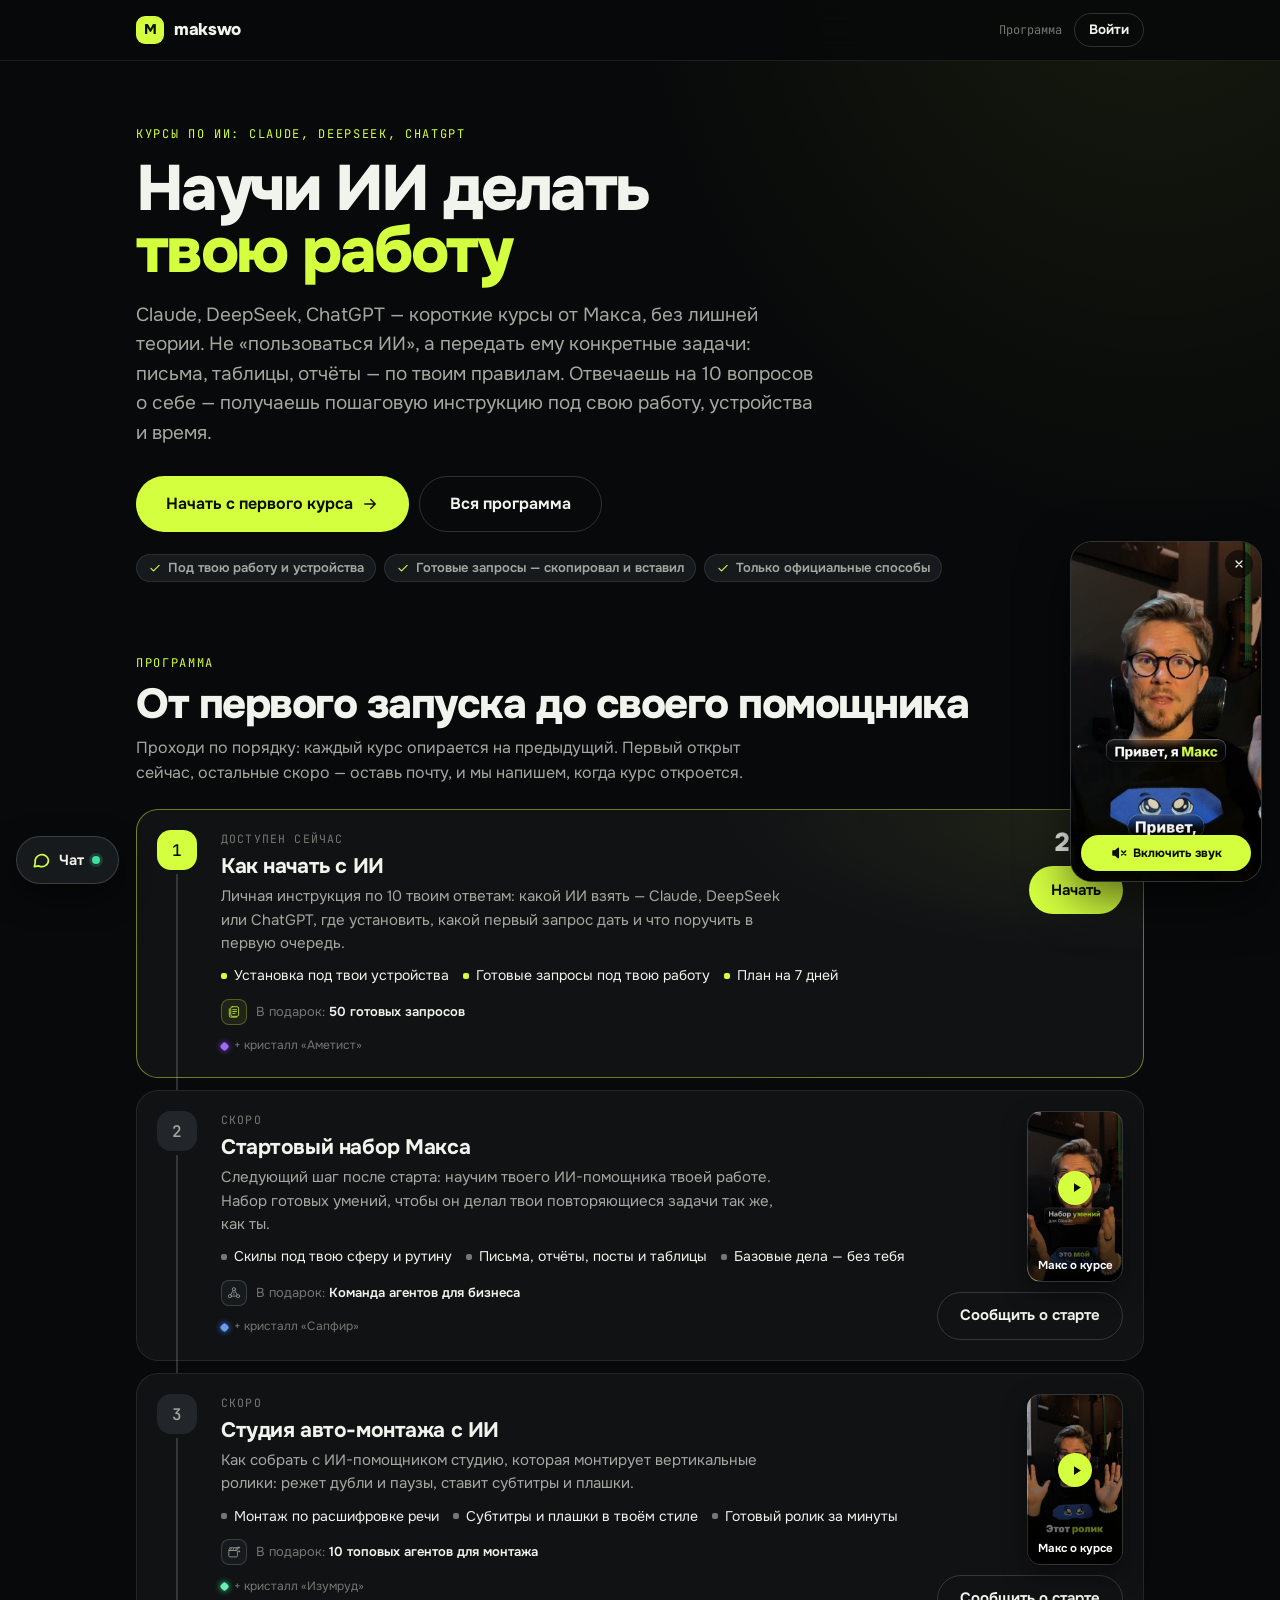
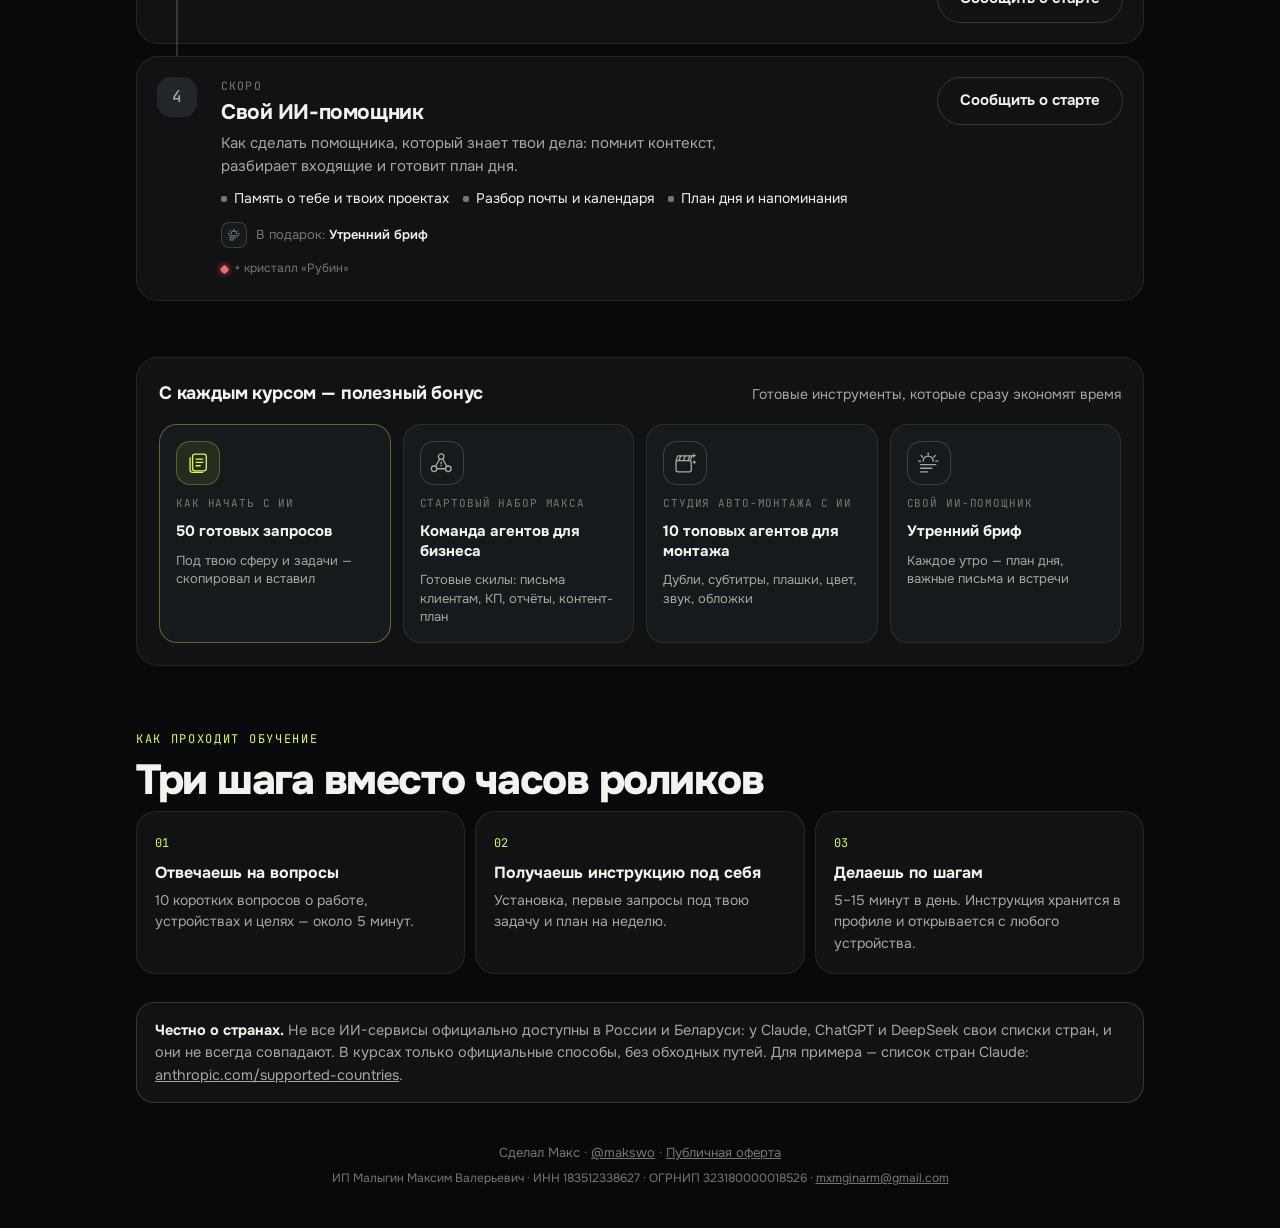
==== index.html @ 1901292a "Главная: новый оффер «Научи ИИ делать твою работу» и блок обучения под бонусами" ====
<!doctype html>
<html lang="ru">
<head>
<meta charset="utf-8">
<link rel="icon" href="/favicon.ico" sizes="any">
<link rel="icon" href="/assets/favicon.svg" type="image/svg+xml">
<link rel="apple-touch-icon" href="/apple-touch-icon.png">
<meta name="viewport" content="width=device-width, initial-scale=1, viewport-fit=cover">
<title>Научи ИИ делать твою работу — курсы по Claude, DeepSeek, ChatGPT</title>
<meta name="description" content="Научи ИИ делать твою работу: короткие курсы по Claude, DeepSeek и ChatGPT с пошаговой инструкцией под твои задачи — от первого запроса до своего помощника.">
<meta property="og:type" content="website">
<meta property="og:site_name" content="tap-page">
<meta property="og:url" content="https://tap-page.ru/">
<meta property="og:title" content="Научи ИИ делать твою работу — курсы от Макса">
<meta property="og:description" content="Не «пользоваться ИИ», а передать ему конкретные задачи: письма, таблицы, отчёты — по твоим правилам. Курсы по Claude, DeepSeek и ChatGPT.">
<meta property="og:image" content="https://tap-page.ru/assets/og-home.png?v=2">
<meta property="og:image:width" content="1200"><meta property="og:image:height" content="630">
<meta property="og:locale" content="ru_RU">
<meta name="twitter:card" content="summary_large_image">
<meta name="theme-color" content="#08090a">
<link rel="preconnect" href="https://fonts.googleapis.com"><link rel="preconnect" href="https://fonts.gstatic.com" crossorigin>
<link href="https://fonts.googleapis.com/css2?family=JetBrains+Mono:wght@400;500&family=Onest:wght@400;500;600;700;800&display=swap" rel="stylesheet">
<link rel="stylesheet" href="/assets/ui.css">
<script>window.va=window.va||function(){(window.vaq=window.vaq||[]).push(arguments)};</script>
<script defer src="/_vercel/insights/script.js"></script>
<style>
.hero{padding-block:64px 8px}
.hero h1{max-width:12em}
.hero .lead{max-width:36em}
.ctas{display:flex;gap:10px;flex-wrap:wrap;margin:4px 0 22px}
.trust{display:flex;gap:8px;flex-wrap:wrap}
.trust .chip svg{width:14px;height:14px;color:var(--acc)}
.what{display:grid;grid-template-columns:repeat(3,1fr);gap:10px}
.what div{background:var(--s1);border:1px solid var(--line);border-radius:20px;padding:18px}
.what .n{font-family:var(--m);font-size:12px;color:var(--acc)}
.what b{display:block;font-size:16px;margin-top:8px}
.what span{display:block;font-size:14px;color:var(--tx2);margin-top:4px}

/* программа: путь из шагов */
.path{list-style:none;margin:0;padding:0;display:grid;gap:12px;counter-reset:p}
.step{position:relative;display:grid;grid-template-columns:48px 1fr auto;gap:16px;align-items:start;padding:20px;border-radius:22px;background:var(--s1);border:1px solid var(--line);counter-increment:p;scroll-margin-top:80px}
.step::before{content:counter(p);width:40px;height:40px;border-radius:14px;display:grid;place-items:center;font:500 16px var(--m);background:var(--s3);color:var(--tx2)}
.step.open{border-color:rgba(212,255,63,.45);background:radial-gradient(70% 90% at 100% 0%,rgba(212,255,63,.09),transparent 60%),var(--s1)}
.step.open::before{background:var(--acc);color:var(--acc-ink)}
.step:not(:last-child)::after{content:"";position:absolute;left:39px;top:64px;bottom:-14px;width:2px;background:var(--line2)}
.step h3{margin:6px 0 6px;font-size:21px;line-height:1.2;letter-spacing:-.02em}
.step p{margin:0 0 10px;color:var(--tx2);font-size:15px;max-width:38em}
.step .items{display:flex;flex-wrap:wrap;gap:6px 14px;font-size:14px;color:var(--tx)}
.step .items span{display:inline-flex;gap:7px;align-items:center}
.step .items span::before{content:"";width:6px;height:6px;border-radius:2px;background:var(--acc)}
.step:not(.open) .items span::before{background:var(--tx3)}
.step .cryl{margin-top:6px}
.step .gift{display:inline-flex;align-items:center;gap:9px;margin-top:12px;font-size:13px;color:var(--tx3)}
.step .act{display:flex;flex-direction:column;align-items:flex-end;gap:10px;min-width:180px}
.step .prc{font-size:26px;font-weight:800;letter-spacing:-.03em;line-height:1}
.cvid{position:relative;width:96px;aspect-ratio:9/16;border-radius:14px;overflow:hidden;background:#0d0f11 center/cover no-repeat;border:1px solid var(--line2);display:flex;flex-direction:column;align-items:center;justify-content:flex-end;gap:6px;padding:8px 6px;color:#fff;font-size:11.5px;font-weight:650;line-height:1.2;text-align:center;box-shadow:0 10px 26px rgba(0,0,0,.4);transition:transform .2s,border-color .2s}
.cvid::before{content:"";position:absolute;inset:0;background:linear-gradient(180deg,transparent 35%,rgba(0,0,0,.8))}
.cvid i,.cvid span{position:relative}.cvid i{position:absolute;top:50%;left:50%;width:34px;height:34px;margin:-26px 0 0 -17px;border-radius:50%;background:var(--acc);display:grid;place-items:center;box-shadow:0 0 0 0 rgba(212,255,63,.45);animation:cvp 2.4s ease-out infinite}
.cvid svg{width:15px;height:15px;fill:var(--acc-ink);margin-left:2px}.cvid:hover{transform:translateY(-2px);border-color:var(--acc)}
@keyframes cvp{0%{box-shadow:0 0 0 0 rgba(212,255,63,.45)}100%{box-shadow:0 0 0 12px rgba(212,255,63,0)}}
.step .tag{font-family:var(--m);font-size:11.5px;letter-spacing:.1em;text-transform:uppercase;color:var(--tx3)}

/* бонусы к курсам */
.bonus{margin-top:56px;padding:22px;border-radius:22px;border:1px solid var(--line);background:var(--s1)}
.bonus .bh{display:flex;align-items:baseline;justify-content:space-between;gap:12px;flex-wrap:wrap;margin-bottom:16px}
.bonus .bh b{font-size:18px;letter-spacing:-.01em}.bonus .bh span{font-size:14px;color:var(--tx2)}
.bonus .bgrid{display:grid;grid-template-columns:repeat(4,1fr);gap:12px}
.bonus .bt{display:flex;flex-direction:column;gap:10px;padding:16px;border-radius:18px;background:var(--s2);border:1px solid var(--line)}
.bonus .bt small{font-family:var(--m);font-size:11px;letter-spacing:.08em;text-transform:uppercase;color:var(--tx3)}
.bonus .bt b{font-size:15px;line-height:1.3}.bonus .bt em{font-style:normal;font-size:13px;color:var(--tx2);line-height:1.4}
.bonus .bt.open{border-color:rgba(212,255,63,.35)}
.step .gift .bico{width:26px;height:26px;border-radius:8px}
.step .gift b{color:var(--tx);font-weight:600}

@media (max-width:760px){
  .hero{padding-top:40px}
  .what{grid-template-columns:1fr}
  .step{grid-template-columns:40px 1fr;padding:16px;gap:12px}
  .step::before{width:34px;height:34px;border-radius:12px;font-size:14px}
  .step:not(:last-child)::after{left:32px;top:54px}
  .step .act{grid-column:2;flex-direction:row;align-items:center;justify-content:space-between;flex-wrap:wrap;gap:10px;min-width:0}
  .cvid{width:68px;border-radius:12px;font-size:0;padding:0}.cvid i{width:28px;height:28px;margin:-14px 0 0 -14px}
  .bonus{padding:18px}
  .bonus .bgrid{grid-template-columns:1fr 1fr;gap:10px}
  .bonus .bt{padding:14px;gap:8px}.bonus .bt em{display:none}
  .ctas .btn{flex:1}
}
</style>
</head>
<body>
<nav class="nav"><div class="wrap wide">
  <a class="logo" href="/"><i>M</i>makswo</a>
  <span class="sp"></span>
  <a class="mono" href="#program" style="text-decoration:none">Программа</a>
  <a class="btn gho sm" id="acct" href="/me">Войти</a>
</div></nav>

<main class="wrap wide">
  <div class="hero">
    <div class="eyebrow">Курсы по ИИ: Claude, DeepSeek, ChatGPT</div>
    <h1>Научи ИИ делать <span class="acc">твою работу</span></h1>
    <p class="lead">Claude, DeepSeek, ChatGPT — короткие курсы от Макса, без лишней теории. Не «пользоваться ИИ», а передать ему конкретные задачи: письма, таблицы, отчёты — по твоим правилам. Отвечаешь на 10 вопросов о себе — получаешь пошаговую инструкцию под свою работу, устройства и время.</p>
    <div class="ctas">
      <a class="btn pri lg" href="/start">Начать с первого курса <svg class="ic" viewBox="0 0 24 24"><path d="M5 12h14M13 6l6 6-6 6"/></svg></a>
      <a class="btn gho lg" href="#program">Вся программа</a>
    </div>
    <div class="trust">
      <span class="chip"><svg class="ic" viewBox="0 0 24 24"><path d="M5 12.5l4.5 4.5L19 7.5"/></svg>Под твою работу и устройства</span>
      <span class="chip"><svg class="ic" viewBox="0 0 24 24"><path d="M5 12.5l4.5 4.5L19 7.5"/></svg>Готовые запросы — скопировал и вставил</span>
      <span class="chip"><svg class="ic" viewBox="0 0 24 24"><path d="M5 12.5l4.5 4.5L19 7.5"/></svg>Только официальные способы</span>
    </div>
  </div>

  <section class="sec" id="program">
    <div class="eyebrow">Программа</div>
    <h2>От первого запуска до своего помощника</h2>
    <p class="sub">Проходи по порядку: каждый курс опирается на предыдущий. Первый открыт сейчас, остальные скоро — оставь почту, и мы напишем, когда курс откроется.</p>
    <ol class="path" id="clist"></ol>
  </section>

  <div class="bonus" id="bonus"></div>

  <section class="sec" id="how">
    <div class="eyebrow">Как проходит обучение</div>
    <h2>Три шага вместо часов роликов</h2>
    <div class="what">
      <div><span class="n">01</span><b>Отвечаешь на вопросы</b><span>10 коротких вопросов о работе, устройствах и целях — около 5 минут.</span></div>
      <div><span class="n">02</span><b>Получаешь инструкцию под себя</b><span>Установка, первые запросы под твою задачу и план на неделю.</span></div>
      <div><span class="n">03</span><b>Делаешь по шагам</b><span>5–15 минут в день. Инструкция хранится в профиле и открывается с любого устройства.</span></div>
    </div>
  </section>

  <div class="note" style="margin-top:28px"><b>Честно о странах.</b> Не все ИИ-сервисы официально доступны в России и Беларуси: у Claude, ChatGPT и DeepSeek свои списки стран, и они не всегда совпадают. В курсах только официальные способы, без обходных путей. Для примера — список стран Claude: <a href="https://www.anthropic.com/supported-countries" target="_blank" rel="noopener">anthropic.com/supported-countries</a>.</div>
</main>

<footer>Сделал Макс · <a href="https://www.instagram.com/makswo/" target="_blank" rel="noopener">@makswo</a> · <a href="/oferta" target="_blank" rel="noopener">Публичная оферта</a><br><span class="freq">ИП Малыгин Максим Валерьевич · ИНН 183512338627 · ОГРНИП 323180000018526 · <a href="mailto:mxmginarm@gmail.com">mxmginarm@gmail.com</a></span></footer>
<div class="toast" id="toast"></div>

<script src="/assets/bonus.js?v=2"></script>
<script src="/assets/account.js"></script>
<script src="/assets/catalog.js?v=8"></script>
<script src="/assets/video.js?v=5"></script>
<script src="/assets/chat.js?v=4" defer></script>
<script>
(function(){
'use strict';
function $(id){return document.getElementById(id)}
function track(n,p){try{window.va&&window.va('event',Object.assign({name:n},p||{}))}catch(e){}}
window.track=track;
var esc=TP.esc, OWNED={}, WAIT={};

function toast(t){var el=$('toast');el.textContent=t;el.classList.add('on');setTimeout(function(){el.classList.remove('on')},1800)}

function renderCourses(){
  $('clist').innerHTML=COURSES.map(function(c){
    var bn=BONUS[c.id], open=c.status==='open', w=WAIT[c.id], have=OWNED[c.id];
    var cta=open?'<a class="btn pri" href="'+c.href+'">'+(have?'Открыть':'Начать')+'</a>':
      (w?'<button class="btn done" type="button" disabled>✓ Сообщим на почту</button>':'<button class="btn gho" type="button" data-wait="'+c.id+'">Сообщить о старте</button>');
    return '<li class="step '+(open?'open':'soon')+'" id="c-'+c.id+'"><div>'+
      '<div class="tag">'+(open?'Доступен сейчас':'Скоро')+'</div><h3>'+esc(c.title)+'</h3><p>'+esc(c.desc)+'</p>'+
      '<div class="items">'+c.items.map(function(x){return '<span>'+esc(x)+'</span>'}).join('')+'</div>'+
      '<div class="gift">'+bonusIcon(c.id,open?'sm':'sm mute')+'<span>В подарок: <b>'+esc(bn.title)+'</b>'+(have?' · у тебя в профиле':'')+'</span></div>'+
      '<div class="cryl">'+crystalTag(c.id)+'</div></div>'+
      '<div class="act">'+(c.price?'<div class="prc">'+esc(c.price)+'</div>':'')+
      (c.video?'<button class="cvid" type="button" data-vid="'+c.id+'" style="background-image:url('+c.video.poster+')"><i><svg viewBox="0 0 24 24"><path d="M8 5v14l11-7z"/></svg></i><span>Макс о курсе</span></button>':'')+cta+'</div></li>';
  }).join('');
  [].forEach.call($('clist').querySelectorAll('[data-wait]'),function(b){b.onclick=function(){wait(b.getAttribute('data-wait'))}});
  [].forEach.call($('clist').querySelectorAll('[data-vid]'),function(b){b.onclick=function(){
    var c=courseById(b.getAttribute('data-vid'));
    TPVideoPlay({key:'home',src:c.video.src,mini:c.video.mini,poster:c.video.poster,title:'Макс о курсе «'+c.title+'»'});
    track('video_course',{course:c.id});
  }});
}
function renderBonus(){
  $('bonus').innerHTML='<div class="bh"><b>С каждым курсом — полезный бонус</b><span>Готовые инструменты, которые сразу экономят время</span></div><div class="bgrid">'+
    COURSES.map(function(c){var bn=BONUS[c.id];return '<div class="bt'+(c.status==='open'?' open':'')+'">'+bonusIcon(c.id,c.status==='open'?'':'mute')+'<small>'+esc(c.title)+'</small><b>'+esc(bn.title)+'</b><em>'+esc(bn.sub)+'</em></div>'}).join('')+'</div>';
}
function render(){ renderCourses(); renderBonus(); $('acct').textContent=TP.user()?'Профиль':'Войти' }

function wait(id){
  var c=courseById(id);
  if(!TP.user()) return login('Сообщим о старте курса','Войди по почте — напишем, как только «'+c.title+'» откроется.',function(){wait(id)});
  TP.call('POST','/api/account',{action:'waitlist',course:id}).then(function(d){
    if(d.ok){WAIT[id]=true;renderCourses();toast('Готово, сообщим на почту');track('waitlist',{course:id})}
    else if(d._status===401){TP.logout();wait(id)}
    else toast('Не получилось, попробуй ещё раз');
  });
}
function login(title,text,done){
  var m=document.createElement('div'); m.className='modal';
  m.innerHTML='<div class="box" role="dialog" aria-modal="true"><button class="x" type="button" aria-label="Закрыть"><svg class="ic" viewBox="0 0 24 24"><path d="M6 6l12 12M18 6L6 18"/></svg></button><div class="eyebrow">Профиль</div><h3>'+esc(title)+'</h3><p>'+esc(text)+'</p><div id="lf"></div></div>';
  document.body.appendChild(m);
  function close(){m.remove()}
  m.querySelector('.x').onclick=close; m.onclick=function(e){if(e.target===m)close()};
  TP.loginForm(m.querySelector('#lf'),{onDone:function(){close();load().then(done)}});
  var i=m.querySelector('input'); if(i) i.focus();
}
function load(){
  if(!TP.user()){render();return Promise.resolve()}
  return TP.call('GET','/api/account').then(function(d){
    if(d._status===401){TP.logout();render();return}
    OWNED={}; WAIT={};
    (d.certificates||[]).forEach(function(c){OWNED[c.course]=true});
    (d.waitlist||[]).forEach(function(c){WAIT[c]=true});
    render();
  },render);
}
render(); load();

// Видео от Макса о курсах; кнопки «Макс о курсе» в карточках переключают это окно на ролик курса.
TPVideo({key:'home',src:'/assets/video/home.mp4?v=4',mini:'/assets/video/home-mini.mp4?v=4',poster:'/assets/video/home-poster.jpg',title:'Макс о курсах',label:'Привет от Макса',
  soonTitle:'Макс расскажет о курсах',soonText:'Видео скоро появится здесь: кто я, чему научат курсы и с чего начать.'});
})();
</script>
</body>
</html>
---- assets/ui.css ----
/* Общие стили tap-page (каталог и профиль). Палитра и компоненты как на /start. */

:root{
  color-scheme:dark;
  --bg:#08090a;--s1:#101214;--s2:#171a1d;--s3:#22262a;
  --line:rgba(236,240,228,.09);--line2:rgba(236,240,228,.17);
  --tx:#f1f4ec;--tx2:#a3a9a0;--tx3:#727972;
  --acc:#d4ff3f;--acc-ink:#0b0e00;--acc-dim:rgba(212,255,63,.12);
  --ok:#3ee0a0;--warn:#ffb54a;--bad:#ff6b6b;--info:#7aa8ff;
  --f:'Onest',system-ui,-apple-system,'Segoe UI',sans-serif;
  --m:'JetBrains Mono',ui-monospace,Menlo,monospace;
}
*{box-sizing:border-box}
[hidden]{display:none!important}
html,body{margin:0;padding:0}
html{background:var(--bg)}
/* свечение кристалла не должно растягивать страницу вбок */
html{overflow-x:hidden}
body{overflow-x:clip}
body{background:radial-gradient(70% 40% at 90% -5%,rgba(212,255,63,.08),transparent 60%),var(--bg);color:var(--tx);font:16px/1.55 var(--f);-webkit-font-smoothing:antialiased;min-height:100vh;min-height:100dvh}
button{font:inherit;color:inherit;cursor:pointer;border:0;background:none;padding:0}
input{font:inherit;color:inherit}
a{color:inherit}
:focus-visible{outline:2px solid var(--acc);outline-offset:2px}
.wrap{max-width:760px;margin-inline:auto;padding-inline:max(16px,env(safe-area-inset-left))}
svg.ic{width:18px;height:18px;fill:none;stroke:currentColor;stroke-width:1.8;stroke-linecap:round;stroke-linejoin:round;flex:none}

/* nav */
.nav{position:sticky;top:0;z-index:20;background:rgba(8,9,10,.86);backdrop-filter:blur(14px);-webkit-backdrop-filter:blur(14px);border-bottom:1px solid var(--line)}
.nav .wrap{display:flex;align-items:center;gap:12px;height:60px}
.logo{display:flex;align-items:center;gap:10px;font-weight:800;font-size:17px;letter-spacing:-.02em;text-decoration:none}
.logo i{width:28px;height:28px;border-radius:9px;background:var(--acc);display:grid;place-items:center;color:var(--acc-ink);font-style:normal;font-size:14px}
.sp{flex:1}
.nav .mono{font-family:var(--m);font-size:12px;color:var(--tx3)}

/* buttons */
.btn{display:inline-flex;align-items:center;justify-content:center;gap:8px;height:48px;padding:0 22px;border-radius:999px;font-weight:650;font-size:15px;white-space:nowrap;text-decoration:none;transition:transform .15s,background .15s,border-color .15s}
.btn.pri{background:var(--acc);color:var(--acc-ink)}
.btn.pri:hover{background:#e2ff72;transform:translateY(-1px)}
.btn.gho{border:1px solid var(--line2)}
.btn.gho:hover{background:var(--s2)}
.btn.sm{height:36px;padding:0 14px;font-size:13.5px}
.btn.lg{height:56px;padding:0 30px;font-size:16px}
.btn[disabled]{opacity:.35;cursor:not-allowed;transform:none}
.eyebrow{font-family:var(--m);font-size:12px;letter-spacing:.14em;text-transform:uppercase;color:var(--acc)}
.chip{display:inline-flex;align-items:center;gap:6px;min-height:28px;padding:3px 11px;border-radius:999px;background:var(--s2);border:1px solid var(--line);font-size:13px;font-weight:600;color:var(--tx2)}

h1{font-size:clamp(38px,8vw,64px);line-height:.98;letter-spacing:-.04em;font-weight:800;margin:14px 0 18px;text-wrap:balance}
h1 .acc{color:var(--acc)}
.lead{font-size:clamp(16px,2.4vw,19px);color:var(--tx2);margin:0 0 28px;max-width:34em}
.meta{display:flex;flex-wrap:wrap;gap:8px;margin-bottom:28px}
.note{margin-top:28px;border:1px solid var(--line2);border-radius:18px;padding:16px 18px;background:var(--s1);font-size:14.5px;color:var(--tx2)}
.note b{color:var(--tx)}
.card{background:var(--s1);border:1px solid var(--line);border-radius:22px;padding:20px;margin-top:12px}
.card h3{margin:0 0 6px;font-size:18px;letter-spacing:-.01em;line-height:1.25}
.card p{margin:6px 0 0;color:var(--tx2)}
.word{font-family:var(--m);background:var(--acc);color:var(--acc-ink);border-radius:8px;padding:2px 8px;font-weight:500}
.freq{display:inline-block;margin-top:6px;font-size:12px;color:var(--tx3)}
footer{padding:40px 0 calc(40px + env(safe-area-inset-bottom));color:var(--tx3);font-size:13px;text-align:center}
.toast{position:fixed;left:50%;bottom:calc(24px + env(safe-area-inset-bottom));transform:translate(-50%,20px);opacity:0;background:var(--s3);border:1px solid var(--line2);padding:10px 16px;border-radius:999px;font-size:14px;font-weight:600;transition:.25s;pointer-events:none;z-index:50}
.toast.on{opacity:1;transform:translate(-50%,0)}
.mono{font-family:var(--m);color:var(--tx2)}
.linkbtn{color:var(--tx2);text-decoration:underline;text-underline-offset:3px;font-size:14.5px;padding:6px 0}
.linkbtn:hover{color:var(--tx)}

/* crystal */
.gem{--gc:hsl(calc(272deg + var(--gh,0deg)) 100% 66%);--ga:hsl(calc(170deg + var(--gh,0deg)) 100% 62%);position:relative;width:74px;height:96px;margin:0 auto;isolation:isolate;cursor:pointer;-webkit-tap-highlight-color:transparent;touch-action:manipulation}
.gem:focus-visible{outline:none}
.gem:focus-visible .gfloat{filter:drop-shadow(0 0 0 #d4ff3f) drop-shadow(0 0 10px var(--gc))}
.gem-sm{width:50px;height:65px}
.gem-md{width:70px;height:91px}
.gglow{position:absolute;inset:-34%;z-index:-2;border-radius:50%;
  background:radial-gradient(40% 46% at 50% 50%,color-mix(in srgb,var(--gc) 55%,transparent),transparent 70%),
             radial-gradient(30% 34% at 38% 62%,color-mix(in srgb,var(--ga) 22%,transparent),transparent 72%);
  filter:blur(18px);animation:gbreath 7s ease-in-out infinite}
.gfx{position:absolute;left:-90%;top:-80%;width:280%;height:260%;z-index:-1;pointer-events:none}
.gfloat{position:absolute;inset:0;animation:gfloat 6s ease-in-out infinite;filter:drop-shadow(0 0 10px color-mix(in srgb,var(--gc) 75%,transparent)) drop-shadow(0 0 26px color-mix(in srgb,var(--gc) 35%,transparent));transition:transform .15s}
.gem:active .gfloat{transform:scale(.94)}
.gem.gzap .gfloat{animation:gzap .7s cubic-bezier(.2,.8,.2,1),gfloat 6s ease-in-out infinite}
.gemsvg{display:block;width:100%;height:100%;overflow:visible}
.gshadow{position:absolute;left:24%;right:24%;bottom:-8%;height:12px;border-radius:50%;background:radial-gradient(closest-side,color-mix(in srgb,var(--gc) 55%,transparent),transparent);filter:blur(5px);animation:gshadow 6s ease-in-out infinite}
.gshine{animation:gshine 6s ease-in-out infinite}
.gcore{transform-box:fill-box;transform-origin:center;animation:gcore 4.5s ease-in-out infinite}
@keyframes gbreath{0%,100%{opacity:.7;transform:scale(.94) rotate(0deg)}50%{opacity:1;transform:scale(1.06) rotate(8deg)}}
@keyframes gfloat{0%,100%{transform:translateY(0) rotate(-1.2deg)}50%{transform:translateY(-7px) rotate(1.2deg)}}
@keyframes gzap{0%{filter:brightness(1.6) drop-shadow(0 0 16px var(--gc))}100%{filter:brightness(1) drop-shadow(0 0 10px color-mix(in srgb,var(--gc) 75%,transparent))}}
@keyframes gshadow{0%,100%{transform:scaleX(1);opacity:.9}50%{transform:scaleX(.82);opacity:.55}}
@keyframes gshine{0%,35%{transform:translateX(0) skewX(-18deg)}75%,100%{transform:translateX(460px) skewX(-18deg)}}
.gstar{transform-box:fill-box;transform-origin:center;animation:gstar 3.4s ease-in-out infinite}@keyframes gstar{0%,55%,100%{opacity:0;transform:scale(.3) rotate(0)}72%{opacity:1;transform:scale(1) rotate(45deg)}}
@keyframes gcore{0%,100%{opacity:.55;transform:scale(.9)}50%{opacity:1;transform:scale(1.08)}}
@keyframes gpop{0%{transform:scale(.4);opacity:0;filter:brightness(3)}60%{transform:scale(1.08);opacity:1;filter:brightness(1.6)}100%{transform:none;filter:none}}
.cert{position:relative;display:grid;grid-template-columns:130px 1fr;gap:18px;align-items:center;margin:4px 0 14px;padding:20px;border-radius:24px;overflow:hidden;
  background:radial-gradient(80% 120% at 0% 50%,hsl(calc(272deg + var(--ch,0deg)) 90% 60% / .24),transparent 60%),linear-gradient(180deg,#140d1f,#0e0b14);border:1px solid hsl(calc(268deg + var(--ch,0deg)) 100% 79% / .45);box-shadow:inset 0 0 0 4px rgba(10,6,16,.9),inset 0 0 0 5px hsl(calc(268deg + var(--ch,0deg)) 100% 79% / .18)}
.cert .gem{animation:gpop 1.1s cubic-bezier(.2,.8,.2,1) both}
.cert .eyebrow{color:hsl(calc(270deg + var(--ch,0deg)) 95% 85%)}
.cert h3{margin:6px 0 10px;font-size:24px;letter-spacing:-.02em}
.cert dl{display:grid;grid-template-columns:auto 1fr;gap:4px 14px;margin:0;font-size:14px}
.cert dt{color:var(--tx3);font-family:var(--m);font-size:12px;letter-spacing:.06em;text-transform:uppercase;padding-top:2px}
.cert dd{margin:0;color:var(--tx)}
.cert .cno{font-family:var(--m);letter-spacing:.08em;color:hsl(calc(270deg + var(--ch,0deg)) 100% 92%)}
.cert p{margin:12px 0 0;font-size:13.5px;color:var(--tx2)}

.gem.locked{cursor:default}
.gem.locked .gglow,.gem.locked .gfx,.gem.locked .gshadow,.gem.locked .gshine,.gem.locked .gstar,.gem.locked .gcore{display:none}
.gem.locked .gfloat{animation:none;filter:saturate(.45) brightness(.42)}
.gem.secret.locked .gfloat{filter:grayscale(1) brightness(.28) contrast(1.2)}
@media (prefers-reduced-motion:reduce){.gem *,.gem{animation:none!important}}

/* layout */
.wrap.wide{max-width:1040px}
.nav .btn.sm{height:34px}
section.sec{padding-top:64px;scroll-margin-top:72px}
section.sec>h2{font-size:clamp(28px,5vw,42px);line-height:1.02;letter-spacing:-.035em;font-weight:800;margin:10px 0 10px;text-wrap:balance}
section.sec>.sub{color:var(--tx2);margin:0 0 24px;max-width:40em}

/* collection */
.coll{display:grid;grid-template-columns:repeat(7,1fr);gap:10px}
.slot{display:flex;flex-direction:column;align-items:center;text-align:center;gap:4px;padding:22px 8px 14px;border-radius:20px;background:var(--s1);border:1px solid var(--line);min-width:0}
.slot .gem{margin-bottom:12px}
.slot b{font-size:14.5px;color:var(--tx2)}
.slot span{font-size:12px;color:var(--tx3);line-height:1.3}
.slot.have{border-color:hsl(calc(268deg + var(--ch,0deg)) 100% 79% / .45);background:radial-gradient(90% 70% at 50% 30%,hsl(calc(272deg + var(--ch,0deg)) 90% 60% / .16),transparent 70%),var(--s1)}
.slot.have b{color:var(--tx)}
.slot.have span{color:hsl(calc(270deg + var(--ch,0deg)) 95% 82%)}
.cprog{display:flex;align-items:center;gap:14px;margin-top:14px}
.cprog .bar{flex:1;height:6px;border-radius:3px;background:var(--s3);overflow:hidden}
.cprog .bar i{display:block;height:100%;background:linear-gradient(90deg,#a855f7,#60a5fa,#34d399,#f87171,#fbbf24);border-radius:3px}
.cprog span{font-family:var(--m);font-size:13px;color:var(--tx2)}

/* courses */
.courses{display:grid;grid-template-columns:1fr 1fr;gap:14px}
.course{position:relative;display:flex;flex-direction:column;border-radius:24px;padding:22px;background:var(--s1);border:1px solid var(--line);scroll-margin-top:80px}
.course.open{border-color:rgba(212,255,63,.4);background:radial-gradient(90% 70% at 100% 0%,rgba(212,255,63,.1),transparent 60%),var(--s1)}
.course .top{display:flex;align-items:flex-start;justify-content:space-between;gap:12px}
.course .gem{margin:4px 6px 0 0}
.course h3{font-size:22px;line-height:1.15;letter-spacing:-.02em;margin:16px 0 8px}
.course p{color:var(--tx2);margin:0 0 12px;font-size:15px}
.course ul{list-style:none;margin:0 0 18px;padding:0;display:grid;gap:6px;font-size:14.5px}
.course li{display:flex;gap:8px}
.course li::before{content:"";width:6px;height:6px;border-radius:2px;background:var(--acc);margin-top:9px;flex:none}
.course.soon li::before{background:var(--tx3)}
.course .foot{margin-top:auto;display:flex;align-items:center;justify-content:space-between;gap:12px;flex-wrap:wrap}
.course .prc{font-size:26px;font-weight:800;letter-spacing:-.03em}
.course .gift{font-size:13px;color:hsl(calc(270deg + var(--ch,0deg)) 95% 82%)}
.chip.ok{color:var(--acc);border-color:rgba(212,255,63,.4)}
.btn.done{background:var(--s2);color:var(--ok);border:1px solid rgba(62,224,160,.35)}

/* modal */
.modal{position:fixed;inset:0;z-index:50;display:grid;place-items:center;padding:16px;background:rgba(4,5,6,.72);backdrop-filter:blur(6px);-webkit-backdrop-filter:blur(6px)}
.modal .box{width:100%;max-width:480px;border-radius:24px;padding:24px;background:var(--s1);border:1px solid var(--line2);position:relative}
.modal h3{margin:6px 0 6px;font-size:22px;letter-spacing:-.02em}
.modal p{color:var(--tx2);margin:0 0 18px;font-size:15px}
.modal .x{position:absolute;right:12px;top:12px;width:36px;height:36px;border-radius:50%;display:grid;place-items:center;color:var(--tx2)}
.modal .x:hover{background:var(--s2);color:var(--tx)}

@media (max-width:900px){.coll{grid-template-columns:repeat(4,1fr)}}
@media (max-width:640px){
  .courses{grid-template-columns:1fr}
  .coll{grid-template-columns:repeat(4,1fr);gap:6px}
  .slot{padding:16px 4px 10px;border-radius:16px}
  .slot .gem{width:46px;height:60px;margin-bottom:8px}
  .slot b{font-size:12.5px}
  .slot span{display:none}
  .cert{grid-template-columns:1fr;text-align:center}.cert dl{text-align:left;max-width:300px;margin:0 auto}
  .nav .mono{display:none}
}
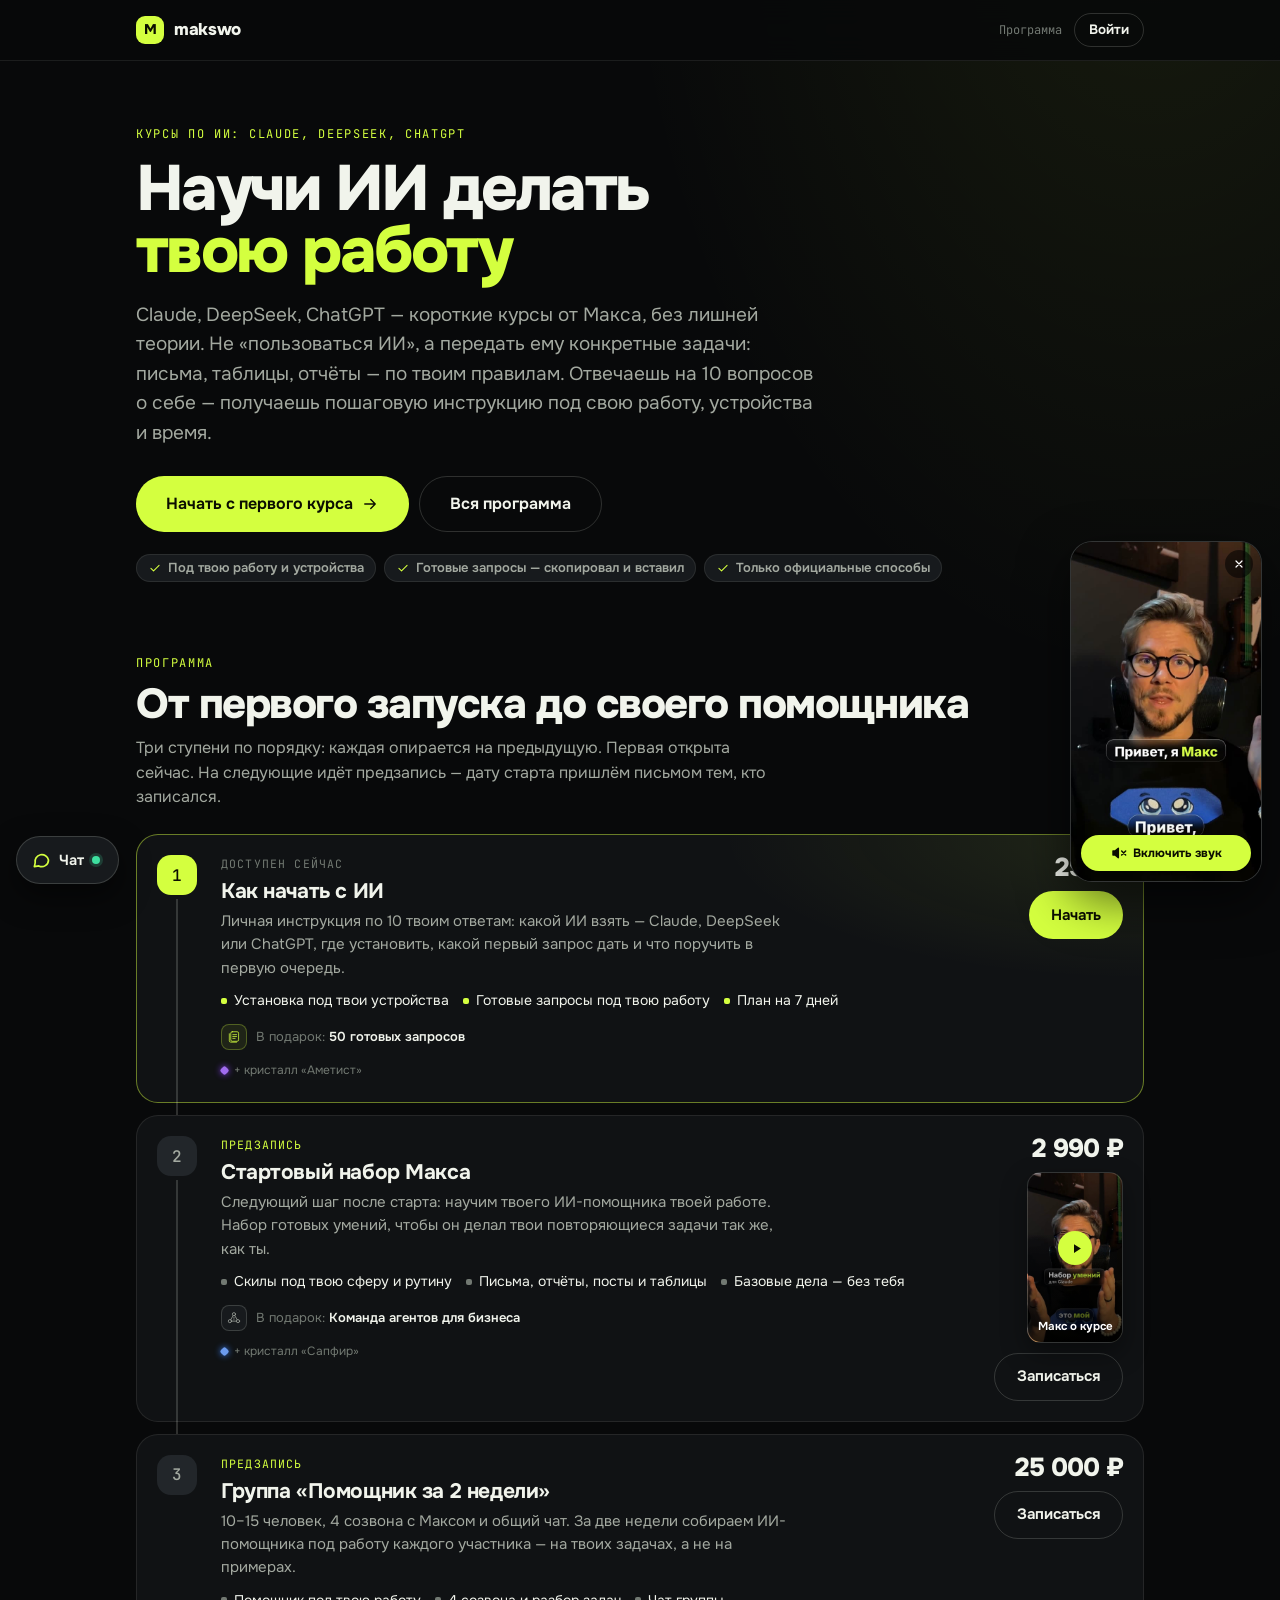
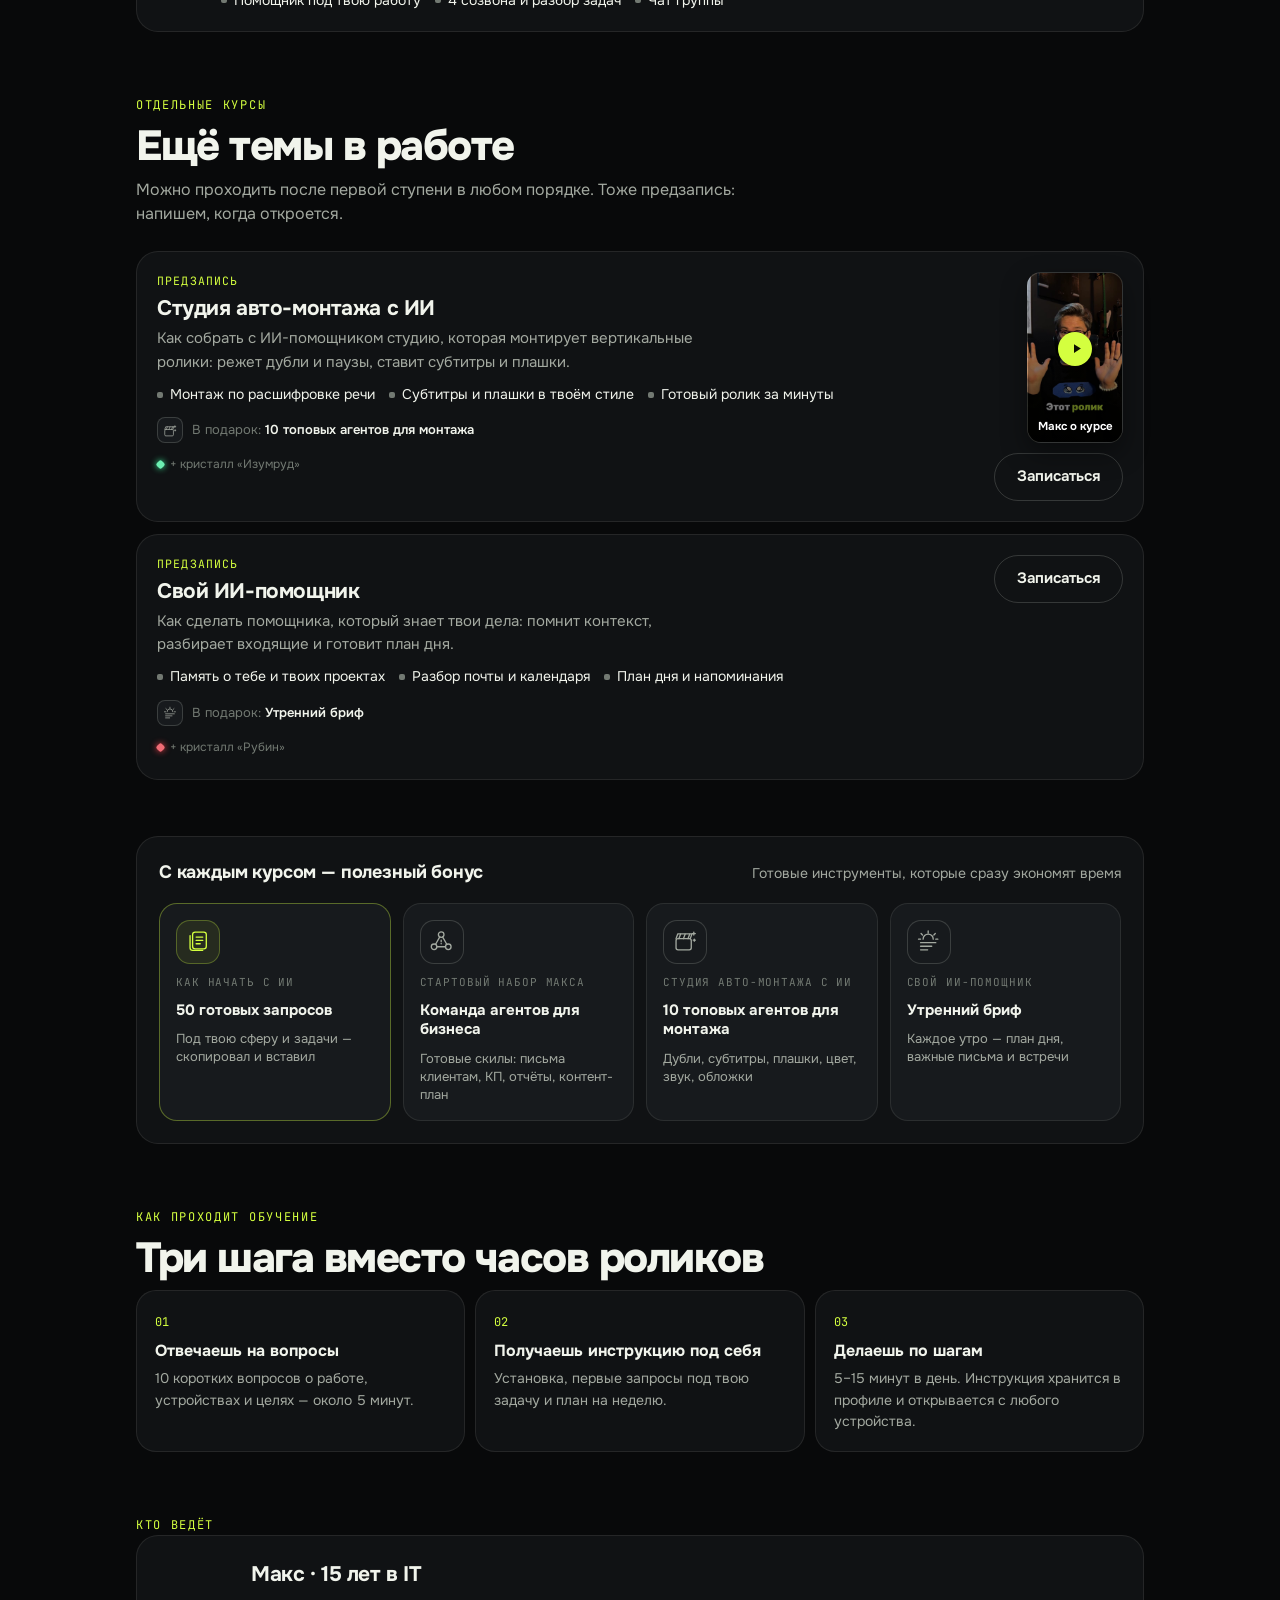
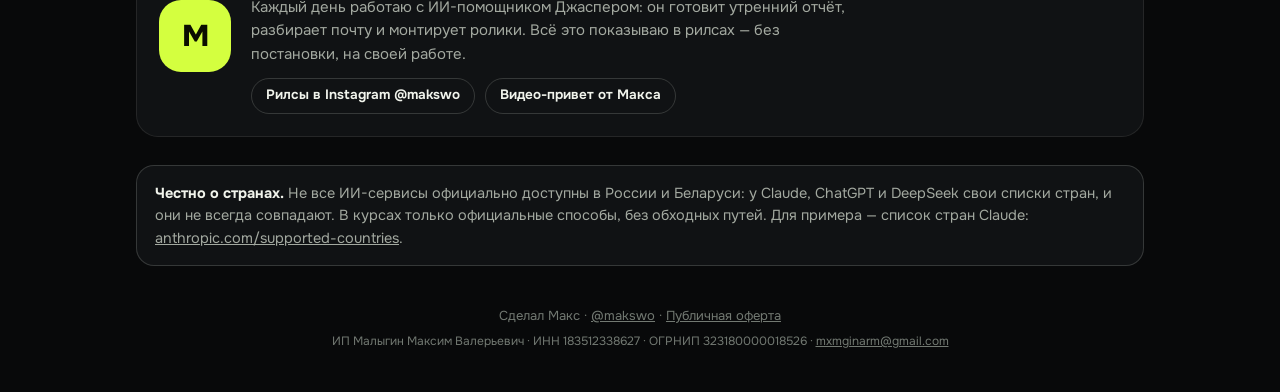
==== commit 48eb92fb: "Главная: лестница с ценами, предзапись вместо «скоро», группа, блок «Кто ведёт»" ====
--- a/index.html
+++ b/index.html
@@ -13,7 +13,7 @@
 <meta property="og:url" content="https://tap-page.ru/">
 <meta property="og:title" content="Научи ИИ делать твою работу — курсы от Макса">
 <meta property="og:description" content="Не «пользоваться ИИ», а передать ему конкретные задачи: письма, таблицы, отчёты — по твоим правилам. Курсы по Claude, DeepSeek и ChatGPT.">
-<meta property="og:image" content="https://tap-page.ru/assets/og-home.png?v=2">
+<meta property="og:image" content="https://tap-page.ru/assets/og-home.png?v=3">
 <meta property="og:image:width" content="1200"><meta property="og:image:height" content="630">
 <meta property="og:locale" content="ru_RU">
 <meta name="twitter:card" content="summary_large_image">
@@ -72,8 +72,17 @@
 .step .gift .bico{width:26px;height:26px;border-radius:8px}
 .step .gift b{color:var(--tx);font-weight:600}
 
+.path.nonum .step{grid-template-columns:1fr auto;counter-increment:none}
+.path.nonum .step::before,.path.nonum .step::after{display:none}
+.step.pre .tag{color:var(--acc)}
+.who{display:grid;grid-template-columns:auto 1fr;gap:20px;align-items:center;padding:22px;border-radius:22px;background:var(--s1);border:1px solid var(--line)}
+.who .av{width:72px;height:72px;border-radius:22px;display:grid;place-items:center;background:var(--acc);color:var(--acc-ink);font:800 30px var(--f)}
+.who h3{margin:0 0 6px;font-size:21px;letter-spacing:-.02em}.who p{margin:0 0 12px;color:var(--tx2);font-size:15px;max-width:40em}
+.who .btns{display:flex;gap:10px;flex-wrap:wrap}
 @media (max-width:760px){
   .hero{padding-top:40px}
+  .path.nonum .step{grid-template-columns:1fr}.path.nonum .step .act{grid-column:1}
+  .who{grid-template-columns:1fr;gap:14px}
   .what{grid-template-columns:1fr}
   .step{grid-template-columns:40px 1fr;padding:16px;gap:12px}
   .step::before{width:34px;height:34px;border-radius:12px;font-size:14px}
@@ -114,8 +123,15 @@
   <section class="sec" id="program">
     <div class="eyebrow">Программа</div>
     <h2>От первого запуска до своего помощника</h2>
-    <p class="sub">Проходи по порядку: каждый курс опирается на предыдущий. Первый открыт сейчас, остальные скоро — оставь почту, и мы напишем, когда курс откроется.</p>
+    <p class="sub">Три ступени по порядку: каждая опирается на предыдущую. Первая открыта сейчас. На следующие идёт предзапись — дату старта пришлём письмом тем, кто записался.</p>
     <ol class="path" id="clist"></ol>
+  </section>
+
+  <section class="sec" id="more">
+    <div class="eyebrow">Отдельные курсы</div>
+    <h2>Ещё темы в работе</h2>
+    <p class="sub">Можно проходить после первой ступени в любом порядке. Тоже предзапись: напишем, когда откроется.</p>
+    <ol class="path nonum" id="mlist"></ol>
   </section>
 
   <div class="bonus" id="bonus"></div>
@@ -130,6 +146,18 @@
     </div>
   </section>
 
+  <section class="sec" id="who">
+    <div class="eyebrow">Кто ведёт</div>
+    <div class="who">
+      <div class="av" aria-hidden="true">M</div>
+      <div>
+        <h3>Макс · 15 лет в IT</h3>
+        <p>Каждый день работаю с ИИ-помощником Джаспером: он готовит утренний отчёт, разбирает почту и монтирует ролики. Всё это показываю в рилсах — без постановки, на своей работе.</p>
+        <div class="btns"><a class="btn gho sm" href="https://www.instagram.com/makswo/" target="_blank" rel="noopener">Рилсы в Instagram @makswo</a><button class="btn gho sm" type="button" id="hello">Видео-привет от Макса</button></div>
+      </div>
+    </div>
+  </section>
+
   <div class="note" style="margin-top:28px"><b>Честно о странах.</b> Не все ИИ-сервисы официально доступны в России и Беларуси: у Claude, ChatGPT и DeepSeek свои списки стран, и они не всегда совпадают. В курсах только официальные способы, без обходных путей. Для примера — список стран Claude: <a href="https://www.anthropic.com/supported-countries" target="_blank" rel="noopener">anthropic.com/supported-countries</a>.</div>
 </main>
 
@@ -137,8 +165,9 @@
 <div class="toast" id="toast"></div>
 
 <script src="/assets/bonus.js?v=2"></script>
+<script src="/assets/src.js?v=1"></script>
 <script src="/assets/account.js"></script>
-<script src="/assets/catalog.js?v=8"></script>
+<script src="/assets/catalog.js?v=9"></script>
 <script src="/assets/video.js?v=5"></script>
 <script src="/assets/chat.js?v=4" defer></script>
 <script>
@@ -151,21 +180,26 @@
 
 function toast(t){var el=$('toast');el.textContent=t;el.classList.add('on');setTimeout(function(){el.classList.remove('on')},1800)}
 
+// Лестница: инструкция → набор → группа; монтаж и помощник — отдельные курсы.
+var LADDER=['start','nabor','group'];
 function renderCourses(){
-  $('clist').innerHTML=COURSES.map(function(c){
+  var list=LADDER.map(courseById).concat(COURSES.filter(function(c){return LADDER.indexOf(c.id)<0}));
+  function card(c){
     var bn=BONUS[c.id], open=c.status==='open', w=WAIT[c.id], have=OWNED[c.id];
     var cta=open?'<a class="btn pri" href="'+c.href+'">'+(have?'Открыть':'Начать')+'</a>':
-      (w?'<button class="btn done" type="button" disabled>✓ Сообщим на почту</button>':'<button class="btn gho" type="button" data-wait="'+c.id+'">Сообщить о старте</button>');
-    return '<li class="step '+(open?'open':'soon')+'" id="c-'+c.id+'"><div>'+
-      '<div class="tag">'+(open?'Доступен сейчас':'Скоро')+'</div><h3>'+esc(c.title)+'</h3><p>'+esc(c.desc)+'</p>'+
+      (w?'<button class="btn done" type="button" disabled>✓ Ты в предзаписи</button>':'<button class="btn gho" type="button" data-wait="'+c.id+'">Записаться</button>');
+    return '<li class="step '+(open?'open':'pre')+'" id="c-'+c.id+'"><div>'+
+      '<div class="tag">'+(open?'Доступен сейчас':'Предзапись')+'</div><h3>'+esc(c.title)+'</h3><p>'+esc(c.desc)+'</p>'+
       '<div class="items">'+c.items.map(function(x){return '<span>'+esc(x)+'</span>'}).join('')+'</div>'+
-      '<div class="gift">'+bonusIcon(c.id,open?'sm':'sm mute')+'<span>В подарок: <b>'+esc(bn.title)+'</b>'+(have?' · у тебя в профиле':'')+'</span></div>'+
-      '<div class="cryl">'+crystalTag(c.id)+'</div></div>'+
+      (bn?'<div class="gift">'+bonusIcon(c.id,open?'sm':'sm mute')+'<span>В подарок: <b>'+esc(bn.title)+'</b>'+(have?' · у тебя в профиле':'')+'</span></div>':'')+
+      (CRYSTAL[c.id]?'<div class="cryl">'+crystalTag(c.id)+'</div>':'')+'</div>'+
       '<div class="act">'+(c.price?'<div class="prc">'+esc(c.price)+'</div>':'')+
       (c.video?'<button class="cvid" type="button" data-vid="'+c.id+'" style="background-image:url('+c.video.poster+')"><i><svg viewBox="0 0 24 24"><path d="M8 5v14l11-7z"/></svg></i><span>Макс о курсе</span></button>':'')+cta+'</div></li>';
-  }).join('');
-  [].forEach.call($('clist').querySelectorAll('[data-wait]'),function(b){b.onclick=function(){wait(b.getAttribute('data-wait'))}});
-  [].forEach.call($('clist').querySelectorAll('[data-vid]'),function(b){b.onclick=function(){
+  }
+  $('clist').innerHTML=list.filter(function(c){return LADDER.indexOf(c.id)>=0}).map(card).join('');
+  $('mlist').innerHTML=list.filter(function(c){return LADDER.indexOf(c.id)<0}).map(card).join('');
+  [].forEach.call(document.querySelectorAll('#clist [data-wait],#mlist [data-wait]'),function(b){b.onclick=function(){wait(b.getAttribute('data-wait'))}});
+  [].forEach.call(document.querySelectorAll('#clist [data-vid],#mlist [data-vid]'),function(b){b.onclick=function(){
     var c=courseById(b.getAttribute('data-vid'));
     TPVideoPlay({key:'home',src:c.video.src,mini:c.video.mini,poster:c.video.poster,title:'Макс о курсе «'+c.title+'»'});
     track('video_course',{course:c.id});
@@ -179,9 +213,9 @@
 
 function wait(id){
   var c=courseById(id);
-  if(!TP.user()) return login('Сообщим о старте курса','Войди по почте — напишем, как только «'+c.title+'» откроется.',function(){wait(id)});
-  TP.call('POST','/api/account',{action:'waitlist',course:id}).then(function(d){
-    if(d.ok){WAIT[id]=true;renderCourses();toast('Готово, сообщим на почту');track('waitlist',{course:id})}
+  if(!TP.user()) return login('Предзапись','Войди по почте — напишем, как только откроется запись на «'+c.title+'».',function(){wait(id)});
+  TP.call('POST','/api/account',{action:'waitlist',course:id,from:window.TP_SRC?TP_SRC():null}).then(function(d){
+    if(d.ok){WAIT[id]=true;renderCourses();toast('Готово, ты в предзаписи');track('waitlist',{course:id})}
     else if(d._status===401){TP.logout();wait(id)}
     else toast('Не получилось, попробуй ещё раз');
   });
@@ -210,6 +244,7 @@
 // Видео от Макса о курсах; кнопки «Макс о курсе» в карточках переключают это окно на ролик курса.
 TPVideo({key:'home',src:'/assets/video/home.mp4?v=4',mini:'/assets/video/home-mini.mp4?v=4',poster:'/assets/video/home-poster.jpg',title:'Макс о курсах',label:'Привет от Макса',
   soonTitle:'Макс расскажет о курсах',soonText:'Видео скоро появится здесь: кто я, чему научат курсы и с чего начать.'});
+$('hello').onclick=function(){ TPVideoPlay({key:'home',src:'/assets/video/home.mp4?v=4',mini:'/assets/video/home-mini.mp4?v=4',poster:'/assets/video/home-poster.jpg',title:'Макс о курсах'}); track('video_hello') };
 })();
 </script>
 </body>
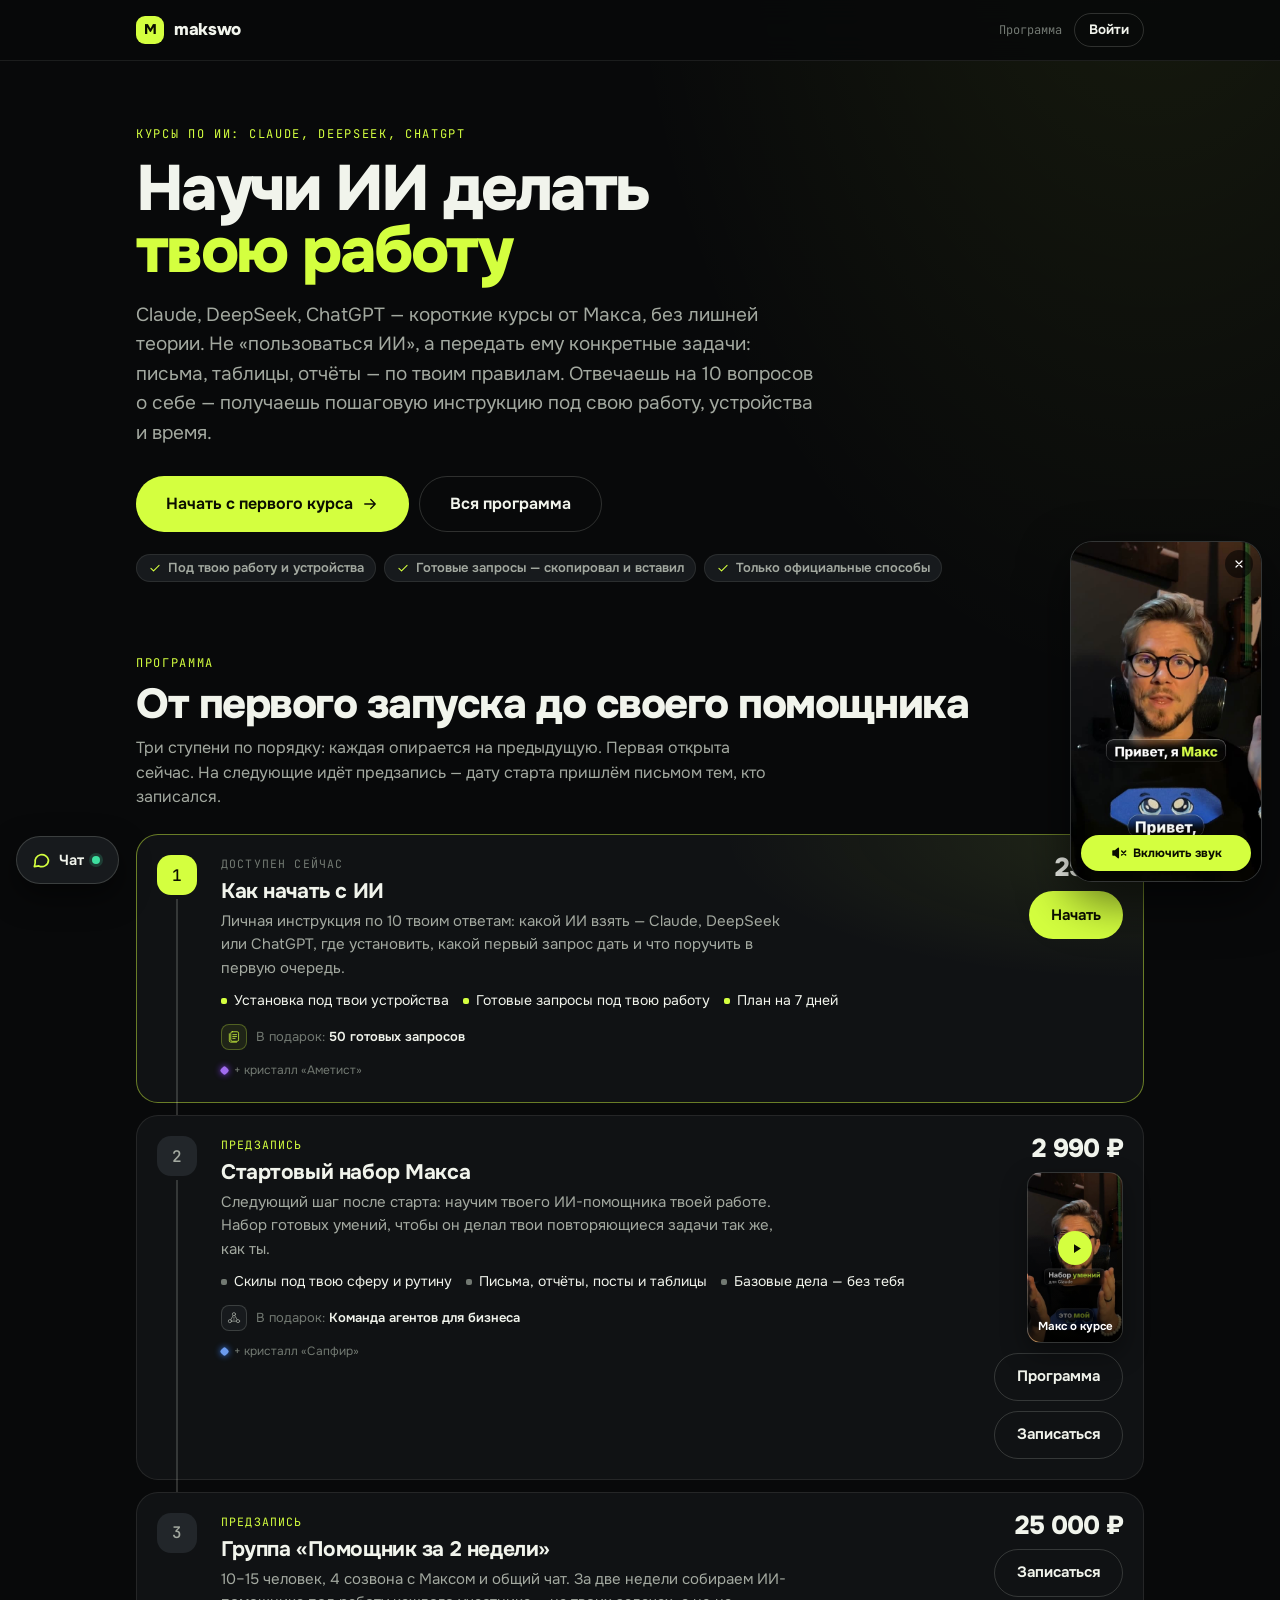
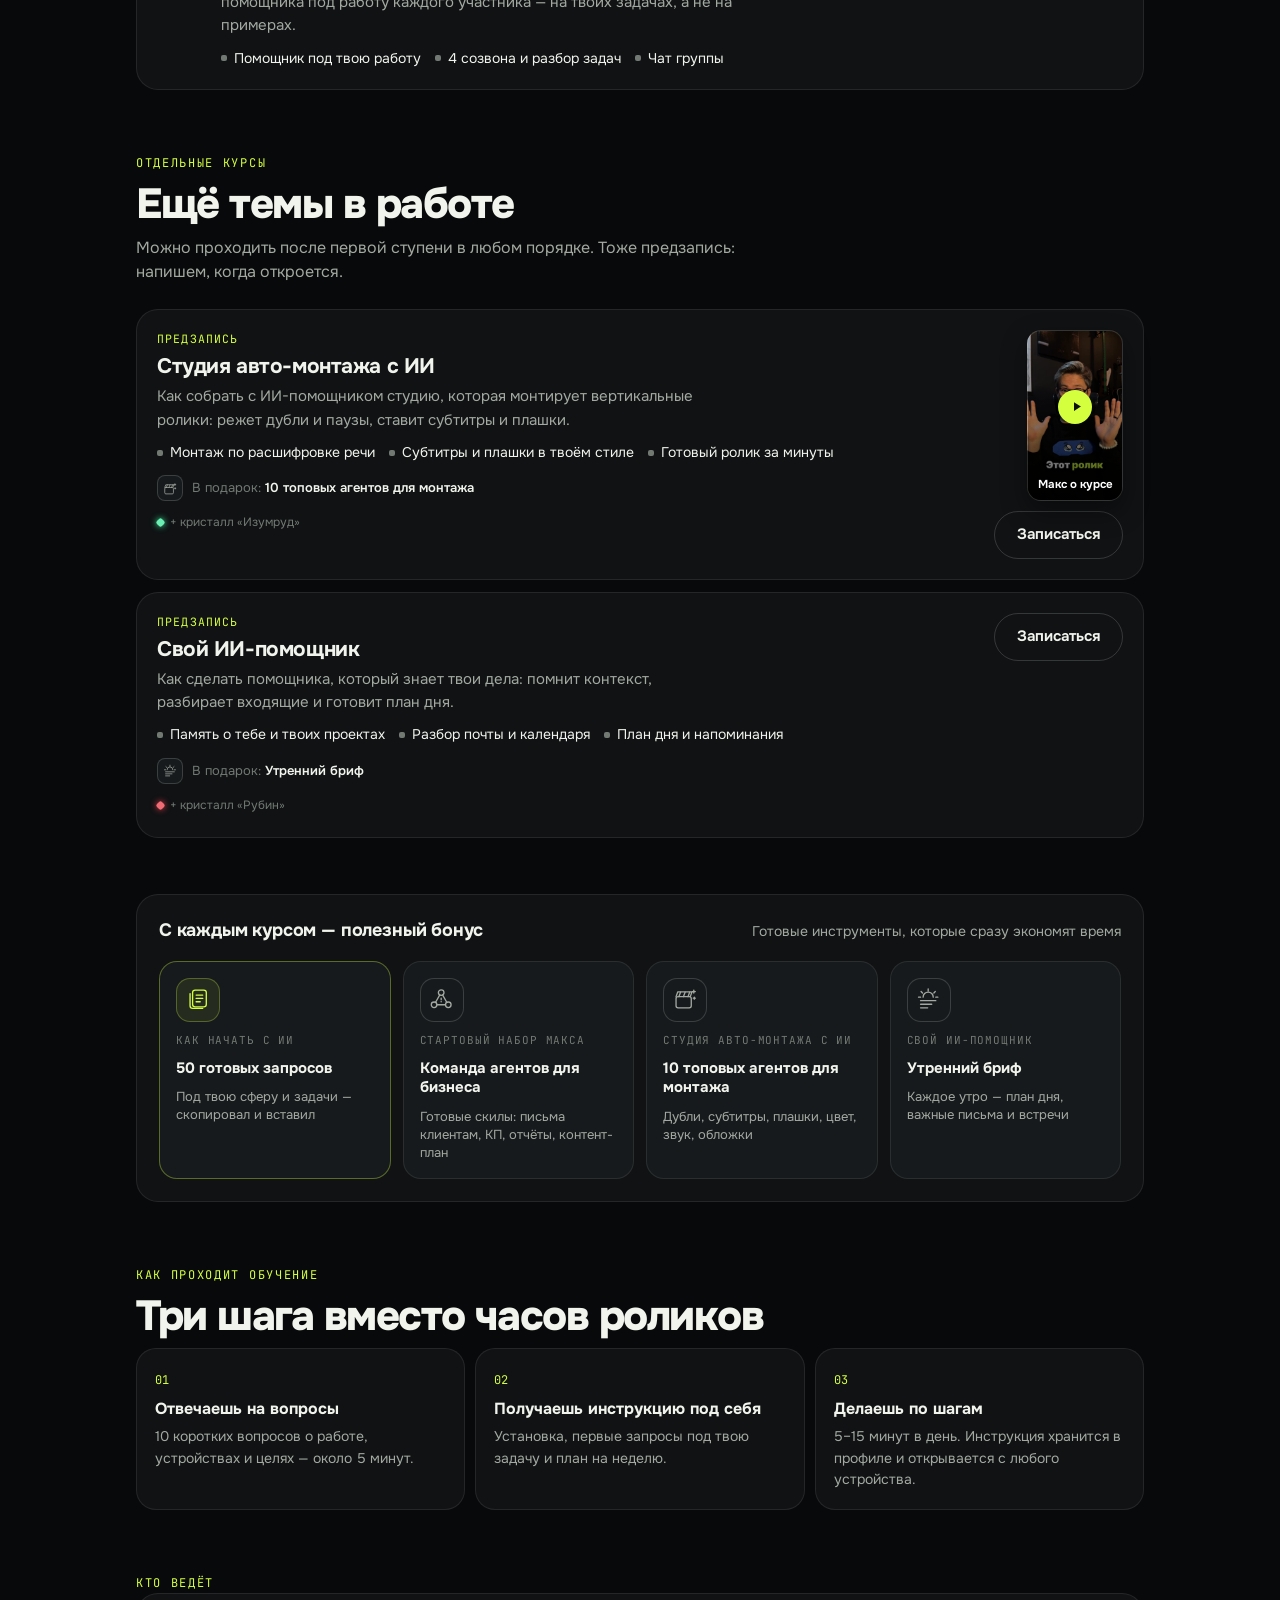
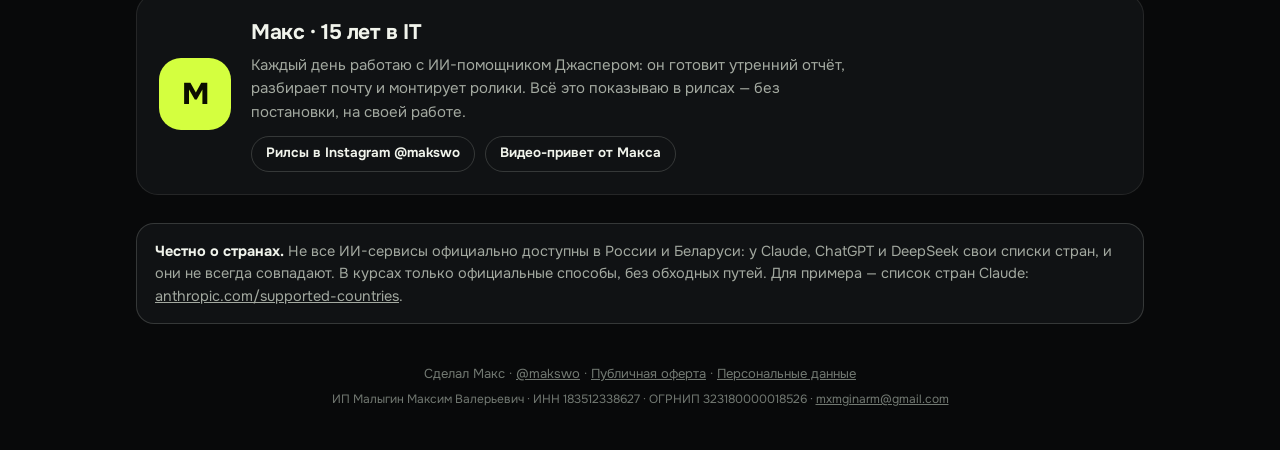
==== commit 5fc3e910: "Предзапись «Стартового набора»: /kit, апсейл после инструкции, письма 24/72 ч с согласием, политика " ====
--- a/index.html
+++ b/index.html
@@ -161,13 +161,13 @@
   <div class="note" style="margin-top:28px"><b>Честно о странах.</b> Не все ИИ-сервисы официально доступны в России и Беларуси: у Claude, ChatGPT и DeepSeek свои списки стран, и они не всегда совпадают. В курсах только официальные способы, без обходных путей. Для примера — список стран Claude: <a href="https://www.anthropic.com/supported-countries" target="_blank" rel="noopener">anthropic.com/supported-countries</a>.</div>
 </main>
 
-<footer>Сделал Макс · <a href="https://www.instagram.com/makswo/" target="_blank" rel="noopener">@makswo</a> · <a href="/oferta" target="_blank" rel="noopener">Публичная оферта</a><br><span class="freq">ИП Малыгин Максим Валерьевич · ИНН 183512338627 · ОГРНИП 323180000018526 · <a href="mailto:mxmginarm@gmail.com">mxmginarm@gmail.com</a></span></footer>
+<footer>Сделал Макс · <a href="https://www.instagram.com/makswo/" target="_blank" rel="noopener">@makswo</a> · <a href="/oferta" target="_blank" rel="noopener">Публичная оферта</a> · <a href="/privacy" target="_blank" rel="noopener">Персональные данные</a><br><span class="freq">ИП Малыгин Максим Валерьевич · ИНН 183512338627 · ОГРНИП 323180000018526 · <a href="mailto:mxmginarm@gmail.com">mxmginarm@gmail.com</a></span></footer>
 <div class="toast" id="toast"></div>
 
 <script src="/assets/bonus.js?v=2"></script>
 <script src="/assets/src.js?v=1"></script>
 <script src="/assets/account.js"></script>
-<script src="/assets/catalog.js?v=9"></script>
+<script src="/assets/catalog.js?v=10"></script>
 <script src="/assets/video.js?v=5"></script>
 <script src="/assets/chat.js?v=4" defer></script>
 <script>
@@ -187,6 +187,7 @@
   function card(c){
     var bn=BONUS[c.id], open=c.status==='open', w=WAIT[c.id], have=OWNED[c.id];
     var cta=open?'<a class="btn pri" href="'+c.href+'">'+(have?'Открыть':'Начать')+'</a>':
+      (c.page?'<a class="btn gho" href="'+c.page+'">Программа</a>':'')+
       (w?'<button class="btn done" type="button" disabled>✓ Ты в предзаписи</button>':'<button class="btn gho" type="button" data-wait="'+c.id+'">Записаться</button>');
     return '<li class="step '+(open?'open':'pre')+'" id="c-'+c.id+'"><div>'+
       '<div class="tag">'+(open?'Доступен сейчас':'Предзапись')+'</div><h3>'+esc(c.title)+'</h3><p>'+esc(c.desc)+'</p>'+
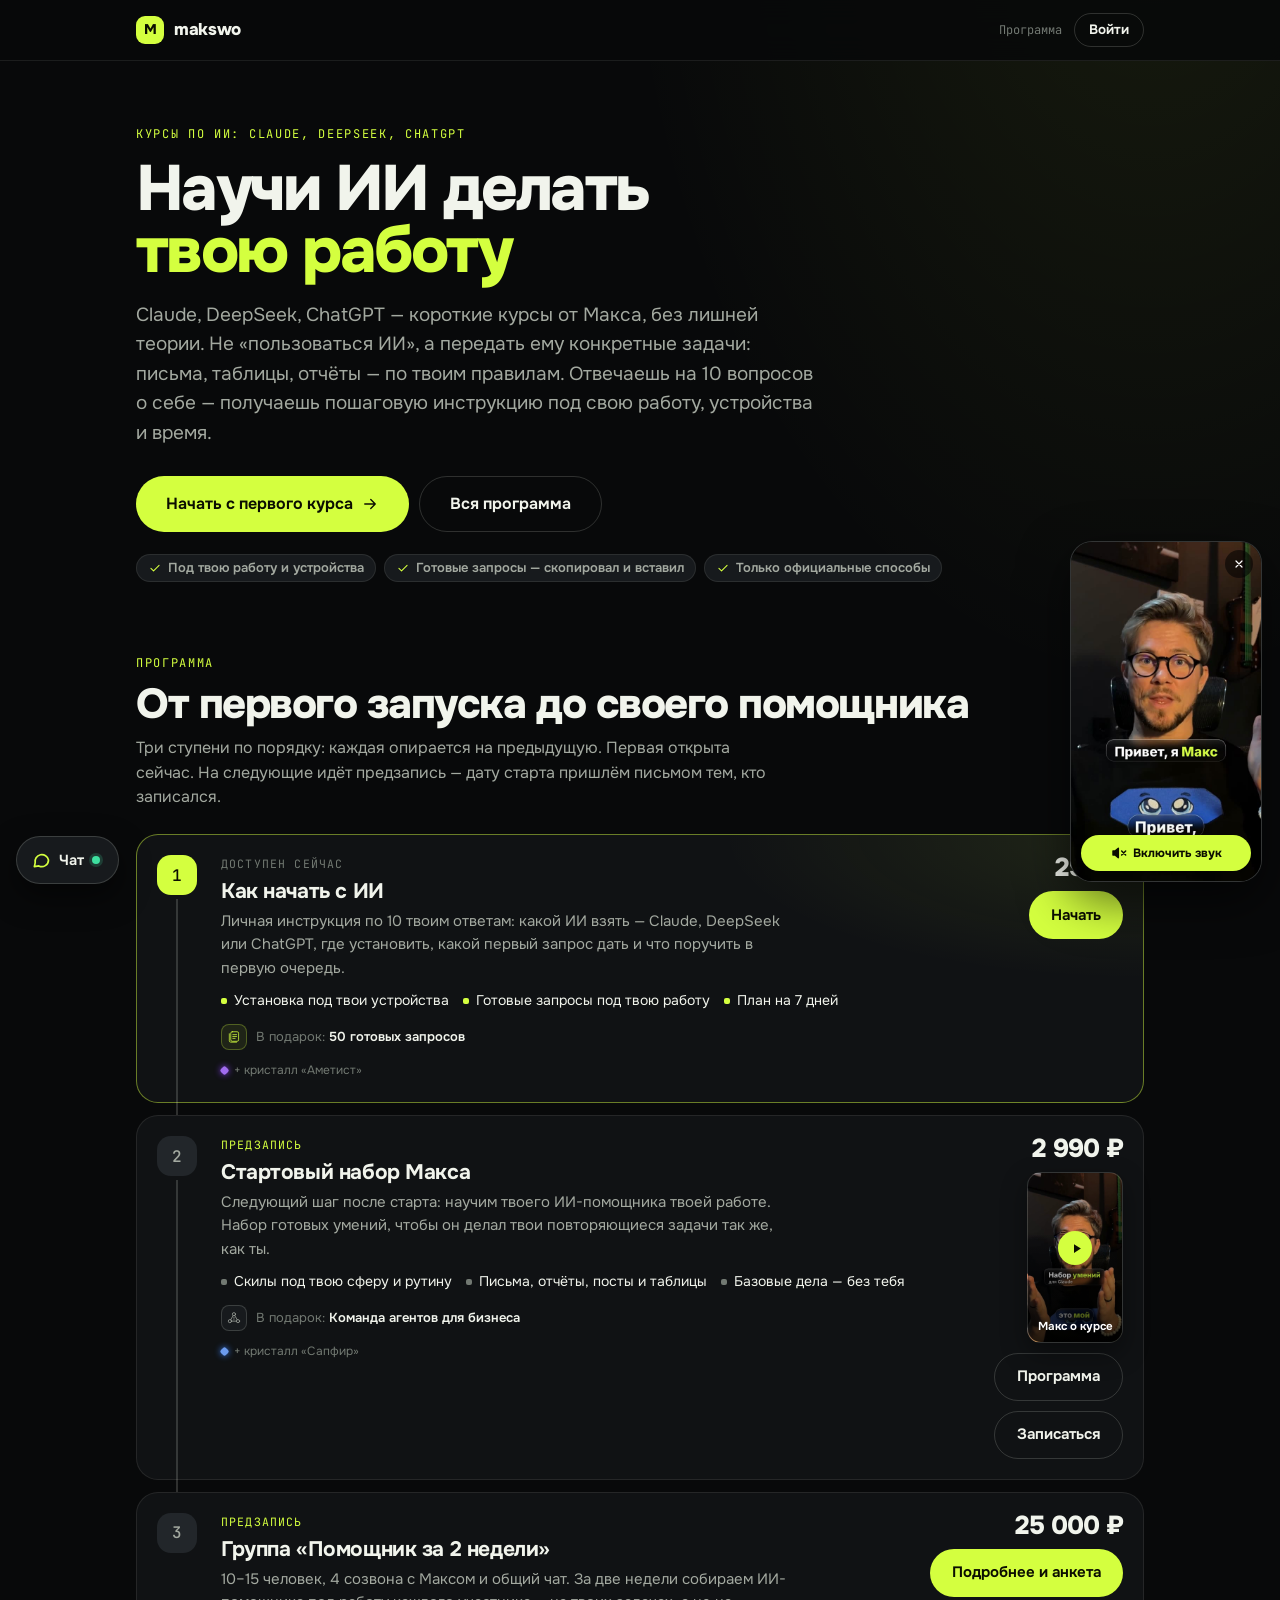
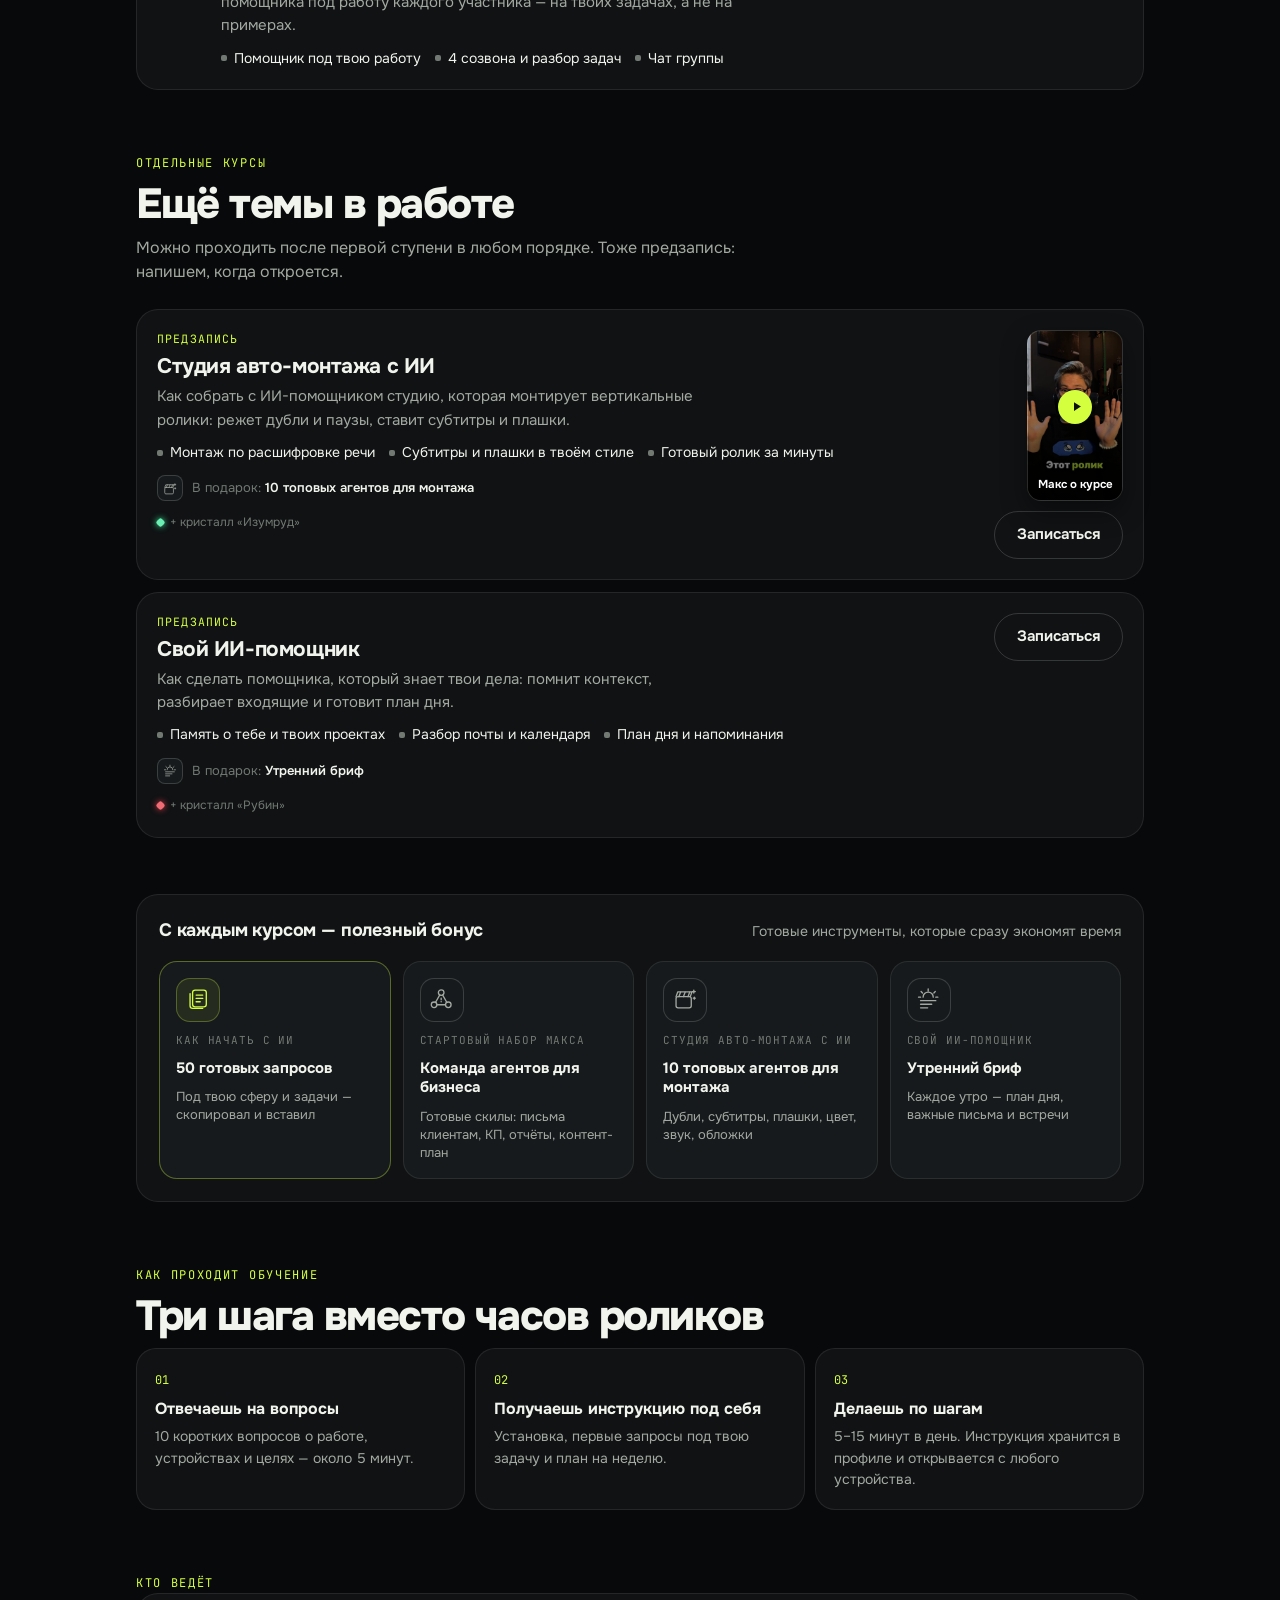
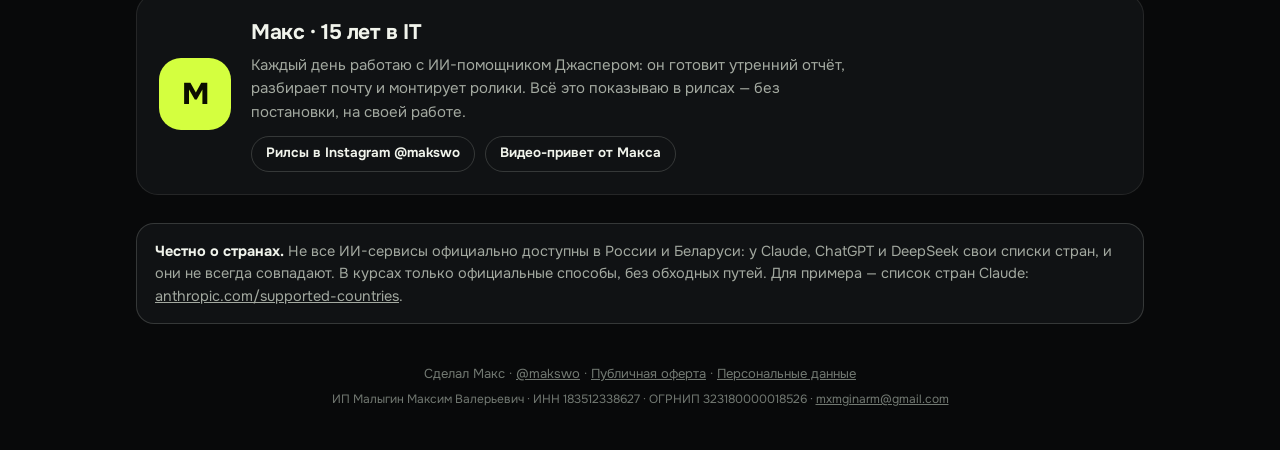
==== commit 572d85e8: "Группа: /group с анкетой, заявки со статусами в админке, письмо о новой заявке" ====
--- a/index.html
+++ b/index.html
@@ -167,7 +167,7 @@
 <script src="/assets/bonus.js?v=2"></script>
 <script src="/assets/src.js?v=1"></script>
 <script src="/assets/account.js"></script>
-<script src="/assets/catalog.js?v=10"></script>
+<script src="/assets/catalog.js?v=11"></script>
 <script src="/assets/video.js?v=5"></script>
 <script src="/assets/chat.js?v=4" defer></script>
 <script>
@@ -187,8 +187,8 @@
   function card(c){
     var bn=BONUS[c.id], open=c.status==='open', w=WAIT[c.id], have=OWNED[c.id];
     var cta=open?'<a class="btn pri" href="'+c.href+'">'+(have?'Открыть':'Начать')+'</a>':
-      (c.page?'<a class="btn gho" href="'+c.page+'">Программа</a>':'')+
-      (w?'<button class="btn done" type="button" disabled>✓ Ты в предзаписи</button>':'<button class="btn gho" type="button" data-wait="'+c.id+'">Записаться</button>');
+      (c.page?'<a class="btn '+(c.noWait?'pri':'gho')+'" href="'+c.page+'">'+esc(c.pageLabel||'Программа')+'</a>':'')+
+      (c.noWait?'':(w?'<button class="btn done" type="button" disabled>✓ Ты в предзаписи</button>':'<button class="btn gho" type="button" data-wait="'+c.id+'">Записаться</button>'));
     return '<li class="step '+(open?'open':'pre')+'" id="c-'+c.id+'"><div>'+
       '<div class="tag">'+(open?'Доступен сейчас':'Предзапись')+'</div><h3>'+esc(c.title)+'</h3><p>'+esc(c.desc)+'</p>'+
       '<div class="items">'+c.items.map(function(x){return '<span>'+esc(x)+'</span>'}).join('')+'</div>'+
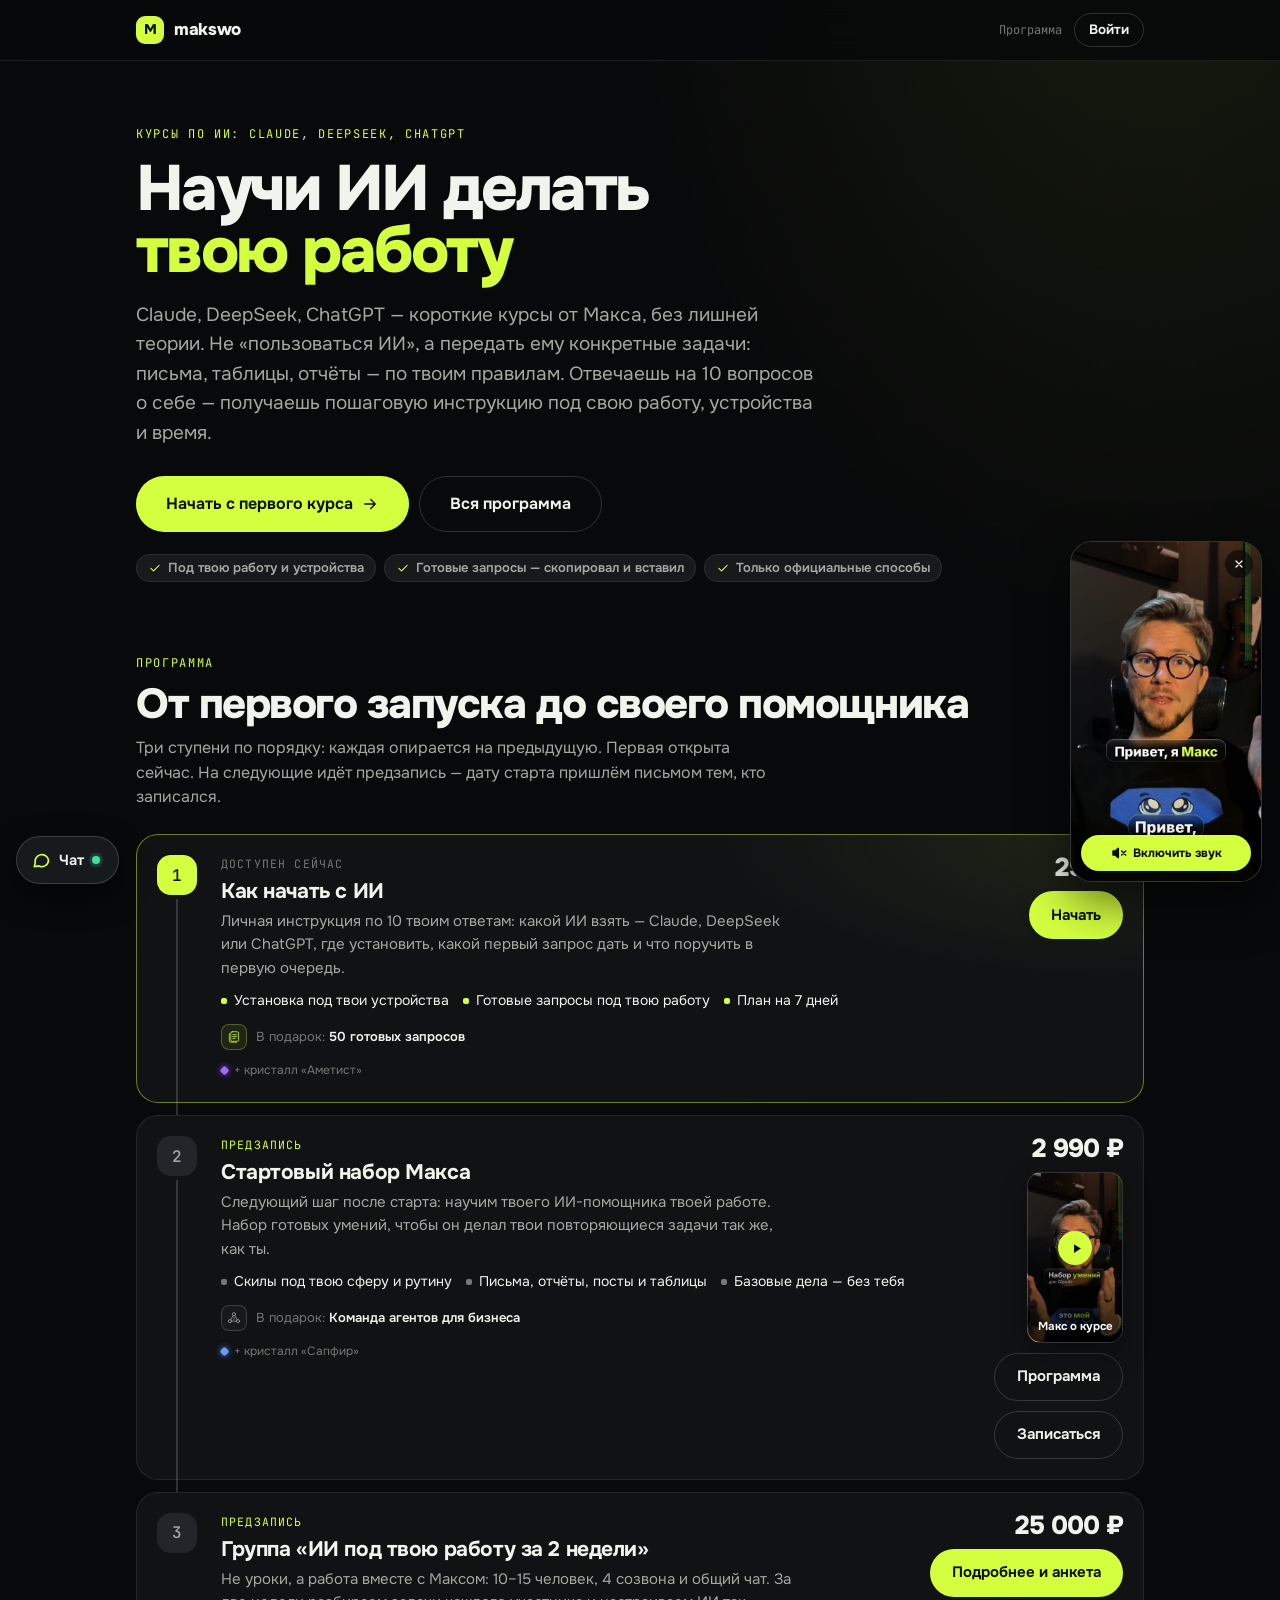
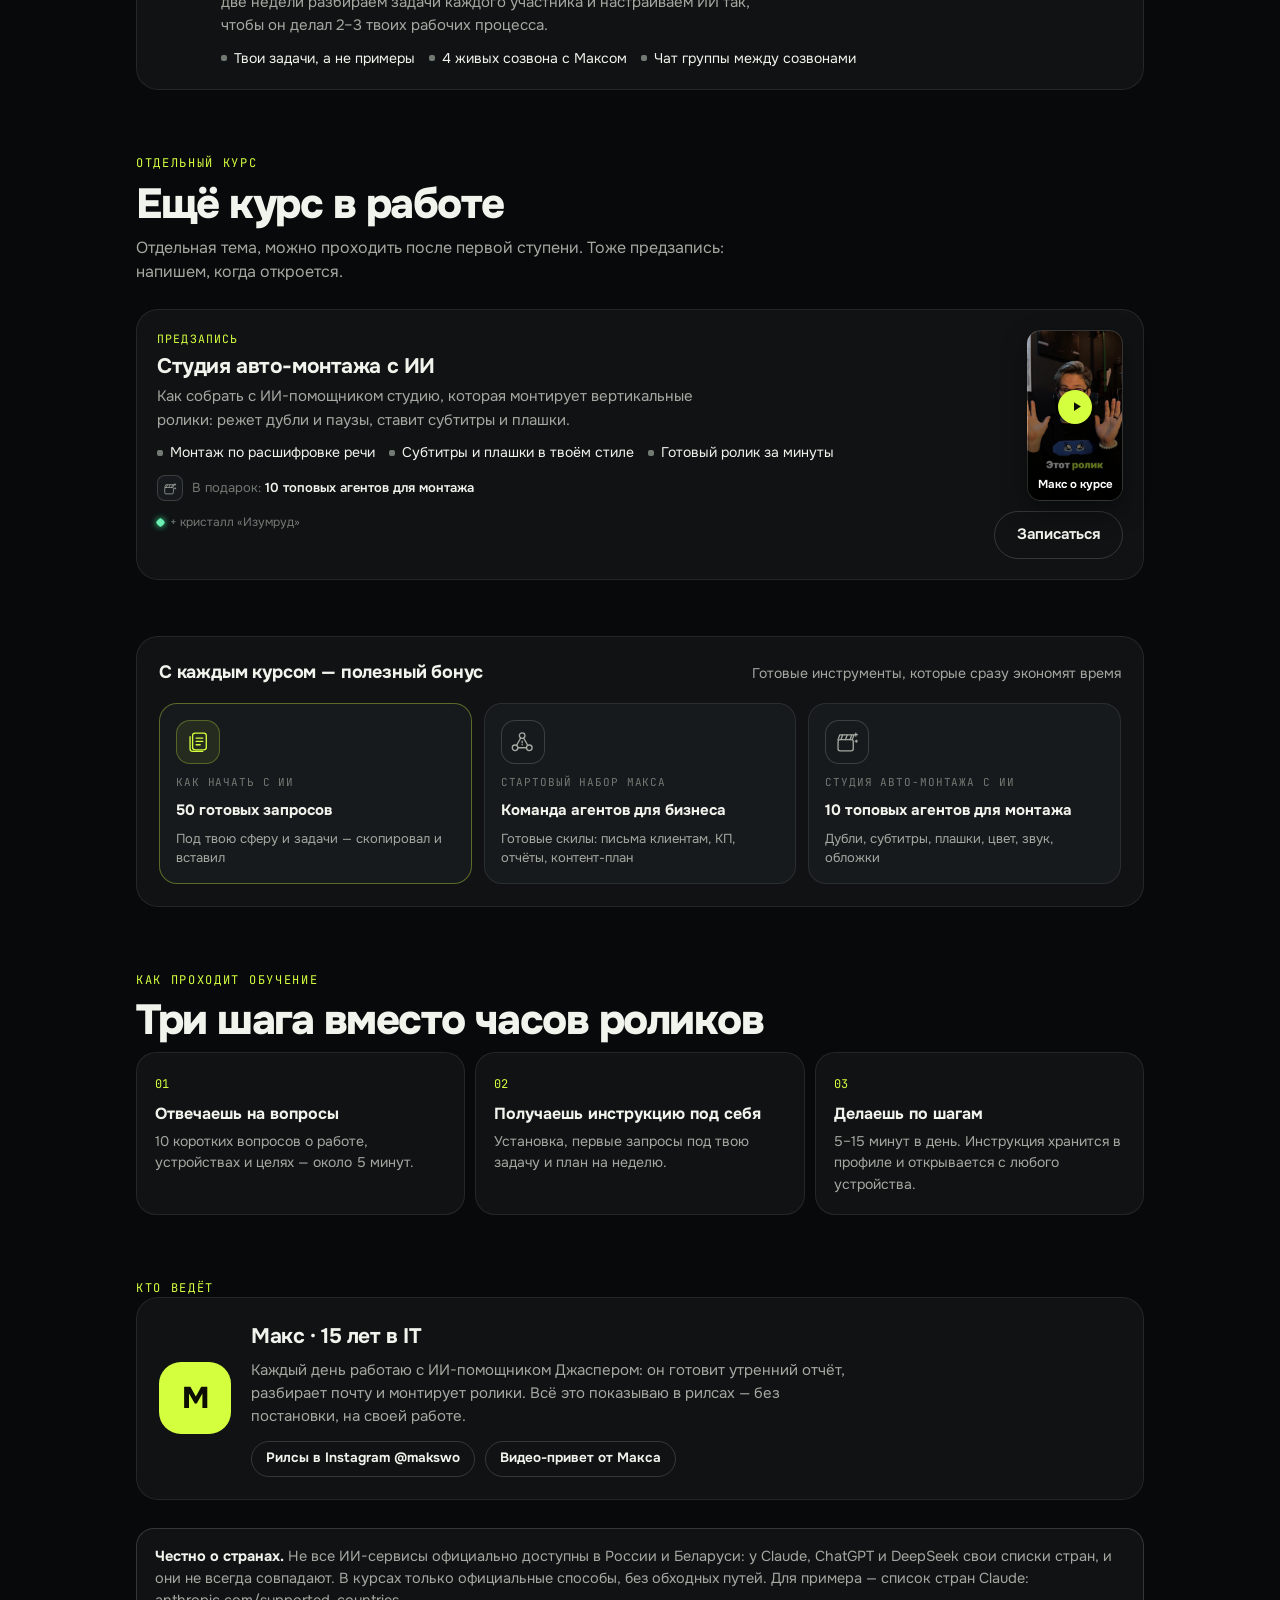
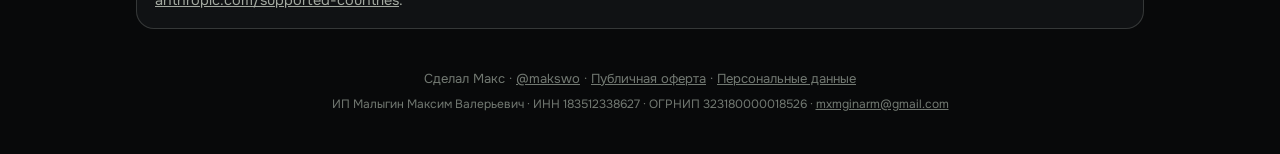
==== commit 0aedef69: "Группа «ИИ под твою работу за 2 недели», курс «Свой ИИ-помощник» вошёл в набор" ====
--- a/index.html
+++ b/index.html
@@ -64,7 +64,7 @@
 .bonus{margin-top:56px;padding:22px;border-radius:22px;border:1px solid var(--line);background:var(--s1)}
 .bonus .bh{display:flex;align-items:baseline;justify-content:space-between;gap:12px;flex-wrap:wrap;margin-bottom:16px}
 .bonus .bh b{font-size:18px;letter-spacing:-.01em}.bonus .bh span{font-size:14px;color:var(--tx2)}
-.bonus .bgrid{display:grid;grid-template-columns:repeat(4,1fr);gap:12px}
+.bonus .bgrid{display:grid;grid-template-columns:repeat(auto-fit,minmax(200px,1fr));gap:12px}
 .bonus .bt{display:flex;flex-direction:column;gap:10px;padding:16px;border-radius:18px;background:var(--s2);border:1px solid var(--line)}
 .bonus .bt small{font-family:var(--m);font-size:11px;letter-spacing:.08em;text-transform:uppercase;color:var(--tx3)}
 .bonus .bt b{font-size:15px;line-height:1.3}.bonus .bt em{font-style:normal;font-size:13px;color:var(--tx2);line-height:1.4}
@@ -128,9 +128,9 @@
   </section>
 
   <section class="sec" id="more">
-    <div class="eyebrow">Отдельные курсы</div>
-    <h2>Ещё темы в работе</h2>
-    <p class="sub">Можно проходить после первой ступени в любом порядке. Тоже предзапись: напишем, когда откроется.</p>
+    <div class="eyebrow">Отдельный курс</div>
+    <h2>Ещё курс в работе</h2>
+    <p class="sub">Отдельная тема, можно проходить после первой ступени. Тоже предзапись: напишем, когда откроется.</p>
     <ol class="path nonum" id="mlist"></ol>
   </section>
 
@@ -167,7 +167,7 @@
 <script src="/assets/bonus.js?v=2"></script>
 <script src="/assets/src.js?v=1"></script>
 <script src="/assets/account.js"></script>
-<script src="/assets/catalog.js?v=11"></script>
+<script src="/assets/catalog.js?v=12"></script>
 <script src="/assets/video.js?v=5"></script>
 <script src="/assets/chat.js?v=4" defer></script>
 <script>
